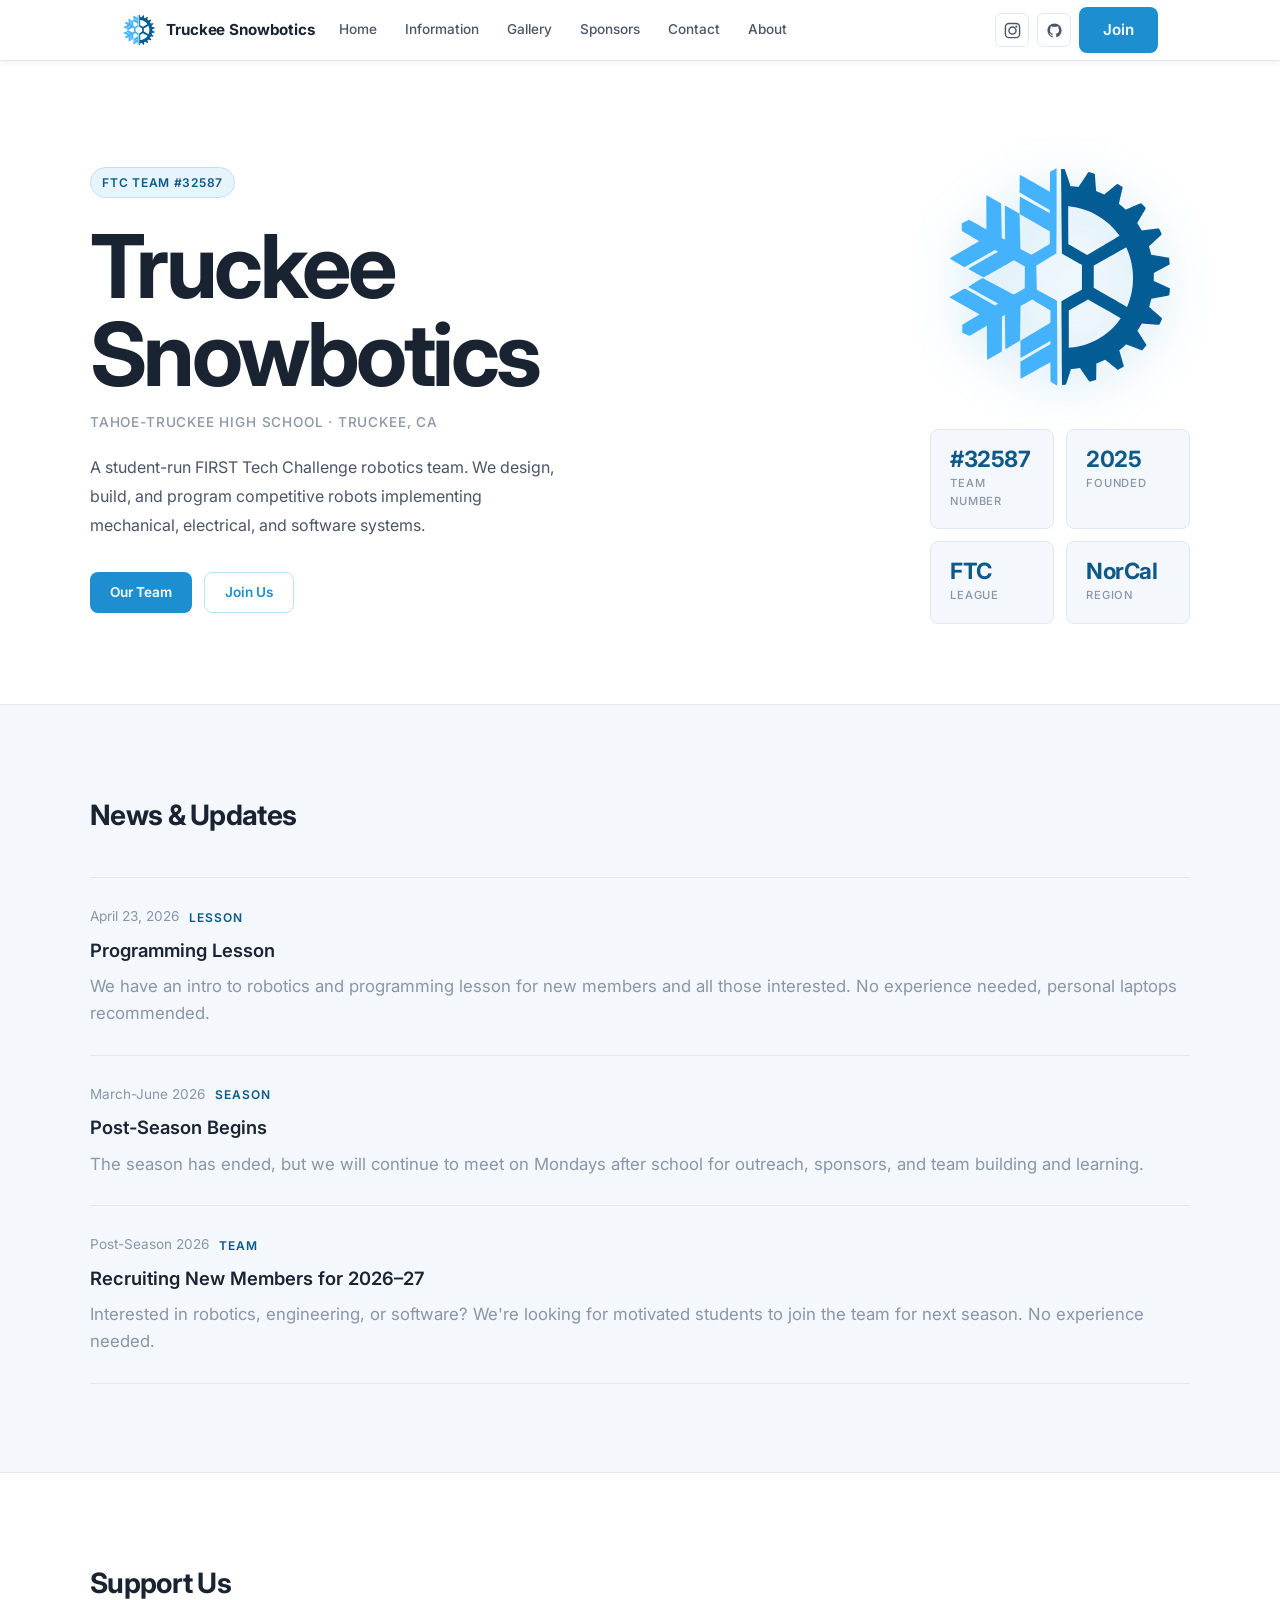
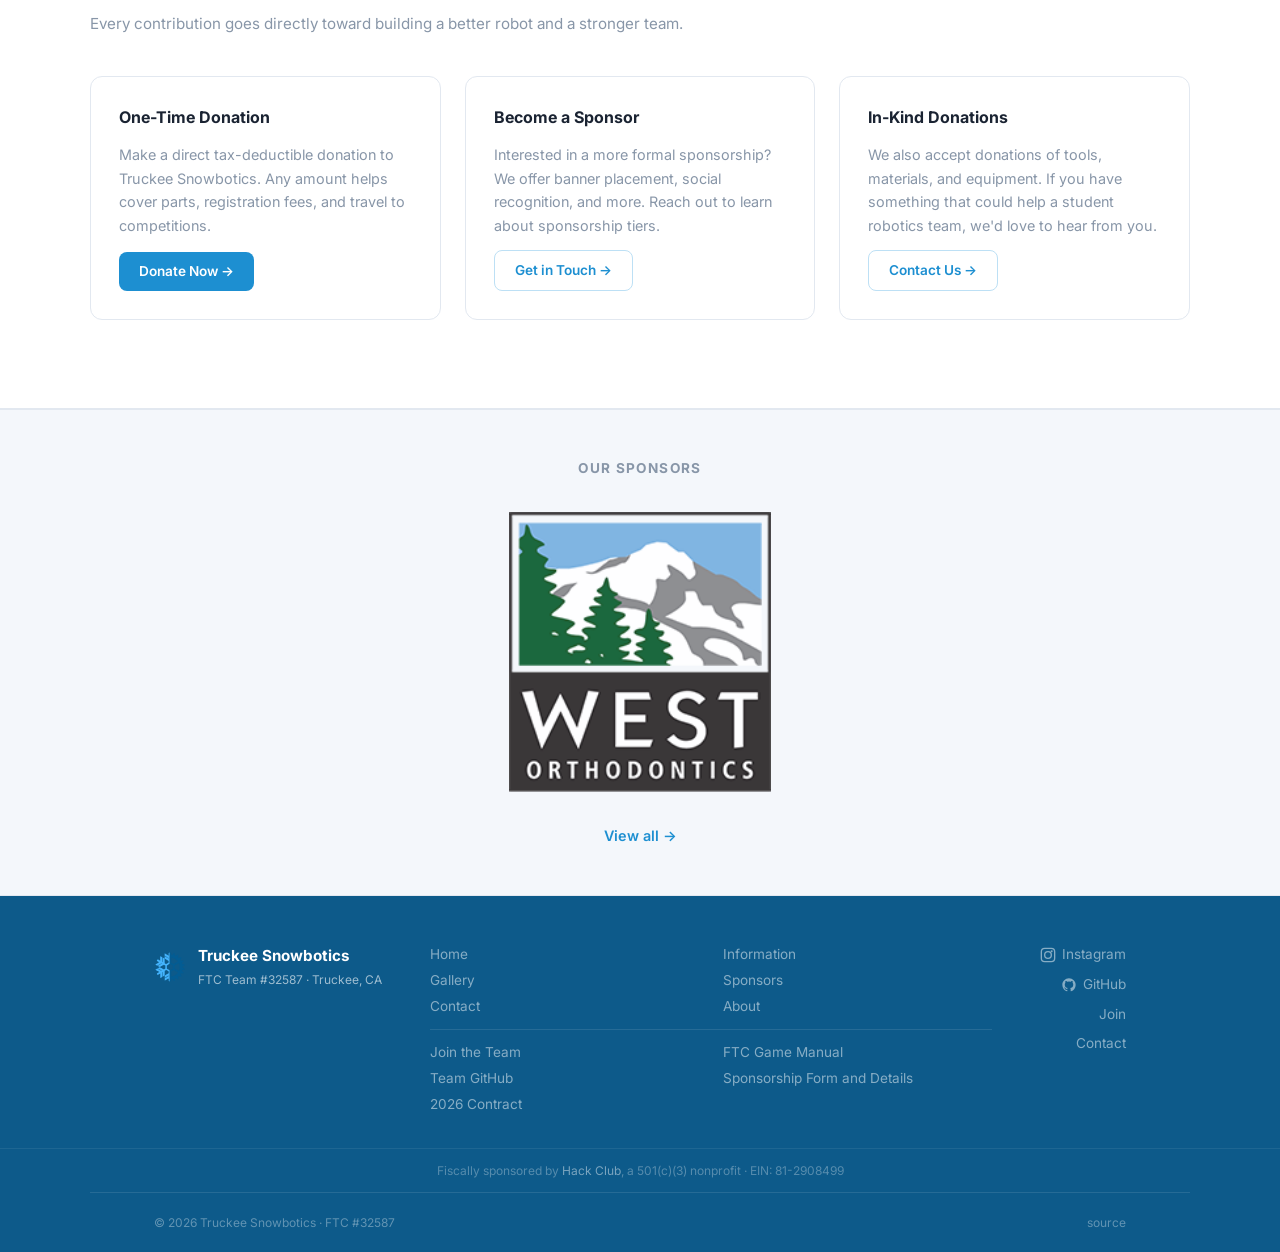
==== index.html @ 7f9dcd05 "fixed email address in contact page, realigned news items, and increased spacing in news cards" ====
<!DOCTYPE html>
<html lang="en">
<head>
  <meta charset="UTF-8" />
  <meta name="viewport" content="width=device-width, initial-scale=1.0" />
  <meta name="description" content="Truckee Snowbotics — FTC Team #32587. Student robotics team from Tahoe-Truckee High School, Truckee, CA." />
  <title>Truckee Snowbotics · FTC #32587</title>
  <link rel="icon" type="image/svg+xml" href="/images/favicon.svg" />
  <link rel="stylesheet" href="assets/css/main.css" />
</head>
<body>

  <!-- ── HEADER ─────────────────────────────── -->
  <header class="site-header" id="top">
    <div class="header-inner">

      <a href="/" class="header-brand">
        <img src="images/logo.svg" alt="" width="34" height="34" />
        <span>Truckee Snowbotics</span>
      </a>

      <nav class="nav" id="main-nav">
        <a href="/">Home</a>
        <a href="/information/">Information</a>
        <a href="/gallery/">Gallery</a>
        <a href="/sponsors/">Sponsors</a>
        <a href="/contact/">Contact</a>
        <a href="/about/">About</a>
      </nav>

      <div class="header-actions">
        <a href="https://www.instagram.com/truckeesnowbotics/" data-link-key="instagram" target="_blank" rel="noopener" class="btn-icon" aria-label="Instagram">
          <svg width="17" height="17" viewBox="0 0 24 24" fill="none" stroke="currentColor" stroke-width="2" stroke-linecap="round" stroke-linejoin="round" aria-hidden="true">
            <rect x="2" y="2" width="20" height="20" rx="5"/>
            <circle cx="12" cy="12" r="5"/>
            <circle cx="17.5" cy="6.5" r="1.5" fill="currentColor" stroke="none"/>
          </svg>
        </a>
        <a href="https://github.com/NoisyDream18/FTC-Truckee-Robotics" data-link-key="githubRepo" target="_blank" rel="noopener" class="btn-icon" aria-label="GitHub">
          <svg width="17" height="17" viewBox="0 0 24 24" fill="currentColor" aria-hidden="true">
            <path d="M12 2C6.477 2 2 6.477 2 12c0 4.42 2.865 8.166 6.839 9.489.5.092.682-.217.682-.482 0-.237-.008-.866-.013-1.7-2.782.603-3.369-1.342-3.369-1.342-.454-1.155-1.11-1.462-1.11-1.462-.908-.62.069-.608.069-.608 1.003.07 1.531 1.03 1.531 1.03.892 1.529 2.341 1.087 2.91.831.092-.646.35-1.086.636-1.336-2.22-.253-4.555-1.11-4.555-4.943 0-1.091.39-1.984 1.029-2.683-.103-.253-.446-1.27.098-2.647 0 0 .84-.269 2.75 1.025A9.578 9.578 0 0112 6.836a9.59 9.59 0 012.504.337c1.909-1.294 2.747-1.025 2.747-1.025.546 1.377.202 2.394.1 2.647.64.699 1.028 1.592 1.028 2.683 0 3.842-2.339 4.687-4.566 4.935.359.309.678.919.678 1.852 0 1.336-.012 2.415-.012 2.743 0 .267.18.578.688.48C19.138 20.163 22 16.418 22 12c0-5.523-4.477-10-10-10z"/>
          </svg>
        </a>
        <a href="https://forms.gle/21LAVqmfFErDXKMv6" data-link-key="join" class="btn-primary">Join</a>
      </div>

      <button class="hamburger" id="hamburger" aria-label="Toggle menu" aria-expanded="false">
        <span></span><span></span><span></span>
      </button>

    </div>
  </header>

  <!-- Mobile nav drawer -->
  <div class="mobile-nav" id="mobile-nav" aria-hidden="true">
    <a href="/">Home</a>
    <a href="/information/">Information</a>
    <a href="/gallery/">Gallery</a>
    <a href="/sponsors/">Sponsors</a>
    <a href="/contact/">Contact</a>
    <a href="/about/">About</a>
    <div class="mobile-nav-actions">
      <a href="https://www.instagram.com/truckeesnowbotics/" data-link-key="instagram" target="_blank" rel="noopener">Instagram</a>
      <a href="https://github.com/NoisyDream18" data-link-key="github" target="_blank" rel="noopener">GitHub</a>
      <a href="https://forms.gle/21LAVqmfFErDXKMv6" data-link-key="join">Join</a>
    </div>
  </div>

  <main>

    <!-- ── INTRO ──────────────────────────────── -->
    <section class="hero" id="about">
      <div class="hero-inner">

        <div class="hero-text">
          <div class="hero-badge">
            FTC Team #32587
          </div>
          <h1 class="hero-title">Truckee<br>Snowbotics</h1>
          <p class="hero-location">Tahoe-Truckee High School · Truckee, CA</p>
          <p class="hero-body">
            A student-run FIRST Tech Challenge robotics team. We design, build, and program
            competitive robots implementing mechanical, electrical, and software systems.
          </p>
          <div class="hero-cta">
            <a href="/about/" class="btn-primary">Our Team</a>
            <a href="https://forms.gle/21LAVqmfFErDXKMv6" data-link-key="join" class="btn-outline">Join Us</a>
          </div>
        </div>

        <div class="hero-visual">
          <img src="images/logo.svg" alt="Truckee Snowbotics logo" class="hero-logo-img" />
          <div class="hero-stats">
            <div class="hstat">
              <span class="hstat-val">#32587</span>
              <span class="hstat-key">Team Number</span>
            </div>
            <div class="hstat">
              <span class="hstat-val">2025</span>
              <span class="hstat-key">Founded</span>
            </div>
            <div class="hstat">
              <span class="hstat-val">FTC</span>
              <span class="hstat-key">League</span>
            </div>
            <div class="hstat">
              <span class="hstat-val">NorCal</span>
              <span class="hstat-key">Region</span>
            </div>
          </div>
        </div>

      </div>
    </section>

    <!-- ── NEWS ─────────────────────────────── -->
    <section class="section section--alt" id="news">
      <div class="section-inner">
        <div class="section-header">
          <h2>News & Updates</h2>
        </div>
        <div class="news-grid" id="news-grid">
        </div>
      </div>
    </section>

    <!-- ── DONATE ────────────────────────────── -->
    <section class="section" id="donate">
      <div class="section-inner">
        <div class="section-header">
          <h2>Support Us</h2>
          <p>Every contribution goes directly toward building a better robot and a stronger team.</p>
        </div>
        <div class="donate-grid">
          <div class="donate-card">
            <span class="donate-card-title">One-Time Donation</span>
            <p class="donate-card-body">Make a direct tax-deductible donation to Truckee Snowbotics. Any amount helps cover parts, registration fees, and travel to competitions.</p>
            <a href="https://hcb.hackclub.com/donations/start/truckee-snowbotics" class="btn-primary" target="_blank" rel="noopener">Donate Now →</a>
          </div>
          <div class="donate-card">
            <span class="donate-card-title">Become a Sponsor</span>
            <p class="donate-card-body">Interested in a more formal sponsorship? We offer banner placement, social recognition, and more. Reach out to learn about sponsorship tiers.</p>
            <a href="/contact/" class="btn-outline">Get in Touch →</a>
          </div>
          <div class="donate-card">
            <span class="donate-card-title">In-Kind Donations</span>
            <p class="donate-card-body">We also accept donations of tools, materials, and equipment. If you have something that could help a student robotics team, we'd love to hear from you.</p>
            <a href="/contact/" class="btn-outline">Contact Us →</a>
          </div>
        </div>
      </div>
    </section>

  </main>

  <!-- ── SPONSOR BAR ───────────────────────────── -->
  <div class="sponsor-bar">
    <span class="sponsor-bar-label">Our Sponsors</span>
    <div class="sponsor-bar-logos" id="sponsor-bar-logos"></div>
    <a href="/sponsors/" class="sponsor-bar-link">View all →</a>
  </div>

  <!-- ── FOOTER ────────────────────────────────── -->
  <footer class="site-footer">
    <div class="footer-inner">

      <div class="footer-brand">
        <img src="images/logo.svg" alt="" width="32" height="32" />
        <div>
          <span class="footer-name">Truckee Snowbotics</span>
          <span class="footer-sub">FTC Team #32587 · Truckee, CA</span>
      </div>

      </div>

      <nav class="footer-nav">
        <a href="/">Home</a>
        <a href="/information/">Information</a>
        <a href="/gallery/">Gallery</a>
        <a href="/sponsors/">Sponsors</a>
        <a href="/contact/">Contact</a>
        <a href="/about/">About</a>
      </nav>

      <div class="footer-actions">
        <a href="https://www.instagram.com/truckeesnowbotics/" target="_blank" rel="noopener">
          <svg width="16" height="16" viewBox="0 0 24 24" fill="none" stroke="currentColor" stroke-width="2" stroke-linecap="round" stroke-linejoin="round" aria-hidden="true">
            <rect x="2" y="2" width="20" height="20" rx="5"/>
            <circle cx="12" cy="12" r="5"/>
            <circle cx="17.5" cy="6.5" r="1.5" fill="currentColor" stroke="none"/>
          </svg>
          Instagram
        </a>
        <a href="https://github.com/NoisyDream18" target="_blank" rel="noopener">
          <svg width="16" height="16" viewBox="0 0 24 24" fill="currentColor" aria-hidden="true">
            <path d="M12 2C6.477 2 2 6.477 2 12c0 4.42 2.865 8.166 6.839 9.489.5.092.682-.217.682-.482 0-.237-.008-.866-.013-1.7-2.782.603-3.369-1.342-3.369-1.342-.454-1.155-1.11-1.462-1.11-1.462-.908-.62.069-.608.069-.608 1.003.07 1.531 1.03 1.531 1.03.892 1.529 2.341 1.087 2.91.831.092-.646.35-1.086.636-1.336-2.22-.253-4.555-1.11-4.555-4.943 0-1.091.39-1.984 1.029-2.683-.103-.253-.446-1.27.098-2.647 0 0 .84-.269 2.75 1.025A9.578 9.578 0 0112 6.836a9.59 9.59 0 012.504.337c1.909-1.294 2.747-1.025 2.747-1.025.546 1.377.202 2.394.1 2.647.64.699 1.028 1.592 1.028 2.683 0 3.842-2.339 4.687-4.566 4.935.359.309.678.919.678 1.852 0 1.336-.012 2.415-.012 2.743 0 .267.18.578.688.48C19.138 20.163 22 16.418 22 12c0-5.523-4.477-10-10-10z"/>
          </svg>
          GitHub
        </a>
        <a href="https://forms.gle/21LAVqmfFErDXKMv6">Join</a>
        <a href="/contact/">Contact</a>
      </div>

    </div>
    <div class="footer-fiscal">Fiscally sponsored by <a href="https://hackclub.com/hcb/" target="_blank" rel="noopener">Hack Club</a>, a 501(c)(3) nonprofit &middot; EIN: 81-2908499</div>
    <div class="footer-bottom">
      <span>© 2026 Truckee Snowbotics · FTC #32587</span>
      <a href="https://github.com/NoisyDream18/NoisyDream18.github.io" target="_blank" rel="noopener">source</a>
    </div>
  </footer>

  <script src="assets/js/main.js"></script>
</body>
</html>
---- assets/css/main.css ----
/* main.css — Truckee Snowbotics */

@import url('https://fonts.googleapis.com/css2?family=Inter:wght@300;400;500;600;700&display=swap');

/* ── Tokens ─────────────────────────────────── */
:root {
  --bg:          #ffffff;
  --bg-alt:      #f4f7fb;
  --bg-card:     #ffffff;

  --text:        #1a2332;
  --text-mid:    #4a5568;
  --text-dim:    #8896a8;

  --blue:        #1d8fd1;
  --blue-dark:   #0d5a8a;
  --blue-light:  #e8f4fc;
  --blue-border: #bde0f5;

  --border:      #e2e8f0;
  --border-h:    #c8d6e8;

  --font:        'Inter', system-ui, sans-serif;
  --ease:        cubic-bezier(0.22, 1, 0.36, 1);
  --max:         1100px;
  --max-narrow:  680px;
  --r:           8px;
}

/* ── Reset ──────────────────────────────────── */
*, *::before, *::after { box-sizing: border-box; margin: 0; padding: 0; }
html { scroll-behavior: smooth; -webkit-font-smoothing: antialiased; text-rendering: optimizeLegibility; }
body { background: var(--bg); color: var(--text); font-family: var(--font); font-size: 16px; line-height: 1.6; overflow-x: hidden; }
a { color: inherit; text-decoration: none; }
img, svg { display: block; }
ul { list-style: none; }
::selection { background: var(--blue); color: #fff; }
::-webkit-scrollbar { width: 4px; }
::-webkit-scrollbar-track { background: var(--bg); }
::-webkit-scrollbar-thumb { background: var(--border-h); border-radius: 2px; }

/* ── Buttons ─────────────────────────────────── */
.btn-primary {
  display: inline-flex; align-items: center;
  background: var(--blue); color: #fff;
  font-size: .85rem; font-weight: 600;
  padding: .55rem 1.25rem; border-radius: var(--r);
  transition: background .15s, transform .15s var(--ease), box-shadow .15s;
  white-space: nowrap;
}
.btn-primary:hover {
  background: var(--blue-dark);
  transform: translateY(-1px);
  box-shadow: 0 4px 16px rgba(13,90,138,.25);
}
.btn-outline {
  display: inline-flex; align-items: center;
  background: transparent; color: var(--blue);
  font-size: .85rem; font-weight: 600;
  padding: .55rem 1.25rem; border-radius: var(--r);
  border: 1.5px solid var(--blue-border);
  transition: border-color .15s, background .15s, color .15s;
  white-space: nowrap;
}
.btn-outline:hover { border-color: var(--blue); background: var(--blue-light); }
.btn-icon {
  display: inline-flex; align-items: center; justify-content: center;
  width: 34px; height: 34px; border-radius: 6px;
  color: var(--text-mid); border: 1.5px solid var(--border);
  transition: color .15s, border-color .15s, background .15s;
}
.btn-icon:hover { color: var(--blue); border-color: var(--blue-border); background: var(--blue-light); }

/* ── Header ─────────────────────────────────── */
.site-header {
  position: sticky; top: 0; z-index: 200;
  background: rgba(255,255,255,.95);
  backdrop-filter: blur(12px);
  border-bottom: 1px solid var(--border);
  box-shadow: 0 1px 8px rgba(0,0,0,.06);
}
.header-inner {
  max-width: var(--max); margin: 0 auto;
  padding: 0 2rem;
  height: 60px;
  display: flex; align-items: center; gap: 1.5rem;
}
.header-brand {
  display: flex; align-items: center; gap: .65rem;
  font-size: .95rem; font-weight: 700; color: var(--text);
  letter-spacing: -.01em; flex-shrink: 0;
  transition: color .15s;
}
.header-brand:hover { color: var(--blue); }
.header-brand img { flex-shrink: 0; }

.nav { display: flex; gap: 1.75rem; margin-right: auto; }
.nav a {
  font-size: .85rem; font-weight: 500; color: var(--text-mid);
  transition: color .15s; white-space: nowrap;
}
.nav a:hover, .nav a.active { color: var(--blue); }

.header-actions { display: flex; align-items: center; gap: .5rem; }
.header-actions .btn-primary { font-size: .95rem; padding: .65rem 1.5rem; }

.hamburger {
  display: none; flex-direction: column; justify-content: center;
  gap: 5px; width: 44px; height: 44px;
  background: none; border: 1.5px solid var(--border);
  border-radius: 8px; cursor: pointer; padding: 10px;
}
.hamburger span {
  display: block; height: 2px; background: var(--text-mid);
  border-radius: 1px; transition: transform .2s, opacity .2s;
}
.hamburger.open span:nth-child(1) { transform: rotate(45deg) translate(5px, 5px); }
.hamburger.open span:nth-child(2) { opacity: 0; }
.hamburger.open span:nth-child(3) { transform: rotate(-45deg) translate(5px, -5px); }

/* ── Mobile nav ─────────────────────────────── */
.mobile-nav {
  display: none;
  position: fixed; top: 60px; left: 0; right: 0; z-index: 190;
  background: #fff;
  border-bottom: 1px solid var(--border);
  box-shadow: 0 8px 24px rgba(0,0,0,.1);
  padding: 1.25rem 2rem;
  flex-direction: column; gap: .25rem;
}
.mobile-nav.open { display: flex; }
.mobile-nav a {
  font-size: .95rem; font-weight: 500; color: var(--text-mid);
  padding: .6rem 0;
  border-bottom: 1px solid var(--border);
  transition: color .15s;
}
.mobile-nav a:last-of-type { border-bottom: none; }
.mobile-nav a:hover { color: var(--blue); }
.mobile-nav-actions {
  display: flex; flex-wrap: wrap; gap: .5rem;
  padding-top: 1rem;
}
.mobile-nav-actions a {
  border: none;
  font-size: .85rem; color: var(--text-dim); padding: 0;
  transition: color .15s;
}
.mobile-nav-actions .btn-primary { color: #fff; border: none; padding: .5rem 1rem; }

@media (max-width: 820px) {
  .nav { display: none; }
  .header-actions .btn-outline { display: none; }
  .hamburger { display: flex; }
}
@media (max-width: 500px) {
  .header-actions .btn-primary { display: none; }
  .header-actions .btn-icon { display: none; }
  .header-actions { gap: .35rem; }
}

/* ── Hero ────────────────────────────────────── */
.hero {
  border-bottom: 1px solid var(--border);
  padding: 6rem 2rem 5rem;
}
.hero-inner {
  max-width: var(--max); margin: 0 auto;
  display: grid; grid-template-columns: 1fr auto;
  gap: 5rem; align-items: center;
}
@media (max-width: 900px) {
  .hero-inner { grid-template-columns: 1fr; gap: 3rem; }
  .hero-visual { display: flex; gap: 2rem; align-items: center; }
  .hero-logo-img { width: 120px; height: 120px; }
}
@media (max-width: 560px) {
  .hero-visual { flex-direction: column; align-items: flex-start; gap: 1.5rem; }
  .hero { padding: 4rem 1.5rem 3.5rem; }
}

.hero-badge {
  display: inline-flex; align-items: center; gap: .45rem;
  background: var(--blue-light); color: var(--blue-dark);
  font-size: .75rem; font-weight: 600; letter-spacing: .06em;
  text-transform: uppercase; padding: .3rem .7rem;
  border-radius: 100px; border: 1px solid var(--blue-border);
  margin-bottom: 1.5rem;
  opacity: 0; animation: fade-up .5s var(--ease) .05s forwards;
}
.badge-dot {
  width: 6px; height: 6px; border-radius: 50%;
  background: var(--blue);
  box-shadow: 0 0 0 2px rgba(29,143,209,.25);
  animation: pulse 2.5s ease-in-out infinite;
}
@keyframes pulse { 0%,100%{opacity:1}50%{opacity:.4} }

.hero-title {
  font-size: clamp(3rem, 7vw, 5.5rem);
  font-weight: 700; line-height: 1.0;
  color: var(--text); letter-spacing: -.04em;
  margin-bottom: .85rem;
  opacity: 0; animation: fade-up .6s var(--ease) .15s forwards;
}
.hero-location {
  font-size: .85rem; font-weight: 500; color: var(--text-dim);
  text-transform: uppercase; letter-spacing: .06em;
  margin-bottom: 1.25rem;
  opacity: 0; animation: fade-up .6s var(--ease) .22s forwards;
}
.hero-body {
  font-size: 1rem; color: var(--text-mid); line-height: 1.8;
  max-width: 48ch; margin-bottom: 2rem;
  opacity: 0; animation: fade-up .6s var(--ease) .3s forwards;
}
.hero-cta {
  display: flex; gap: .75rem; flex-wrap: wrap;
  opacity: 0; animation: fade-up .6s var(--ease) .38s forwards;
}

.hero-visual {
  opacity: 0; animation: fade-up .7s var(--ease) .25s forwards;
  display: flex; flex-direction: column; align-items: center;
}
.hero-logo-img {
  width: 240px; height: 240px;
  margin-bottom: 2rem;
  filter: drop-shadow(0 8px 24px rgba(29,143,209,.2));
}
@media (max-width: 900px) { .hero-logo-img { margin-bottom: 0; width: 120px; height: 120px; } }

.hero-stats {
  display: grid; grid-template-columns: 1fr 1fr;
  gap: .75rem; width: 260px;
}
@media (max-width: 900px) { .hero-stats { width: auto; flex: 1; } }

.hstat {
  background: var(--bg-alt); border: 1px solid var(--border);
  border-radius: var(--r); padding: 1.1rem 1.2rem;
  display: flex; flex-direction: column; gap: .3rem;
}
.hstat-val {
  font-size: 1.4rem; font-weight: 700; color: var(--blue-dark);
  letter-spacing: -.02em; line-height: 1;
}
.hstat-key {
  font-size: .7rem; font-weight: 500; color: var(--text-dim);
  text-transform: uppercase; letter-spacing: .07em;
}

/* ── Sections ────────────────────────────────── */
.section { padding: 5.5rem 2rem; border-bottom: 1px solid var(--border); }
.section--alt { background: var(--bg-alt); }
.section-inner { max-width: var(--max); margin: 0 auto; }
.section-inner--narrow { max-width: var(--max-narrow); }

.section-header { margin-bottom: 2.5rem; }
.section-header h2 {
  font-size: 1.75rem; font-weight: 700;
  color: var(--text); letter-spacing: -.025em;
  margin-bottom: .4rem;
}
.section-header p { font-size: .95rem; color: var(--text-dim); }
.about-body { max-width: 680px; line-height: 1.8; font-size: 1.05rem; color: var(--text); }
.about-split { display: flex; align-items: center; gap: 3rem; }
.about-split__text { flex: 1; min-width: 0; }
.about-split__img { flex: 0 0 340px; }
.about-split__img img { width: 100%; height: 280px; object-fit: cover; border-radius: 12px; display: block; }
@media (max-width: 700px) {
  .about-split { flex-direction: column; }
  .about-split__img { flex: none; width: 100%; }
}

@media (max-width: 600px) { .section { padding: 4rem 1.5rem; } }

/* ── Team ────────────────────────────────────── */
.team-grid {
  display: grid;
  grid-template-columns: repeat(auto-fit, minmax(300px, 1fr));
  gap: 1.4rem;
}

.member-card {
  background: var(--bg-card); border: 1px solid var(--border);
  border-radius: var(--r); padding: 1.75rem;
  display: flex; align-items: center; gap: 1.2rem;
  transition: border-color .2s, box-shadow .2s, transform .2s var(--ease);
  min-height: 110px;
}
.member-card:hover {
  border-color: var(--blue-border);
  box-shadow: 0 4px 16px rgba(29,143,209,.1);
  transform: translateY(-2px);
}
.member-card--empty { opacity: .55; }
.member-card--empty:hover { opacity: 1; border-color: var(--blue-border); }

.member-avatar {
  width: 56px; height: 56px; border-radius: 50%; flex-shrink: 0;
  background: linear-gradient(135deg, var(--blue) 0%, var(--blue-dark) 100%);
  color: #fff; font-size: 1rem; font-weight: 700;
  display: flex; align-items: center; justify-content: center;
  overflow: hidden;
}
.member-avatar img {
  width: 100%; height: 100%; object-fit: cover;
}
.member-avatar--empty { background: var(--border); color: var(--text-dim); }

.member-info { display: flex; flex-direction: column; gap: .25rem; min-width: 0; }
.member-name { font-size: 1rem; font-weight: 600; color: var(--text); white-space: nowrap; overflow: hidden; text-overflow: ellipsis; }
.member-role { font-size: .85rem; color: var(--text-dim); }

/* ── Gallery ─────────────────────────────────── */
.gallery-grid {
  display: grid; grid-template-columns: repeat(3, 1fr);
  gap: 1rem;
}
@media (max-width: 700px) { .gallery-track { gap: .75rem; grid-template-rows: repeat(3, 200px); grid-auto-columns: 280px; } }
@media (max-width: 440px) { .gallery-track { gap: .5rem; grid-template-rows: repeat(3, 160px); grid-auto-columns: 220px; } }

.section-header--with-action {
  display: flex;
  justify-content: space-between;
  gap: 1rem;
  align-items: flex-start;
}

.gallery-wrapper {
  overflow-x: auto;
  overflow-y: hidden;
  -webkit-overflow-scrolling: touch;
}
.gallery-track {
  display: grid;
  grid-template-rows: repeat(3, 260px);
  grid-auto-flow: column;
  grid-auto-columns: 360px;
  gap: 1rem;
  scroll-behavior: smooth;
}
.gallery-item {
  width: 100%;
  background: var(--bg-alt);
  border: 1px solid var(--border);
  border-radius: var(--r);
  display: grid;
  grid-template-rows: minmax(0, 1fr) auto;
  overflow: hidden;
  transition: border-color .2s;
  scroll-snap-align: start;
}
.gallery-item:hover { border-color: var(--blue-border); }
.gallery-image {
  width: 100%;
  height: 100%;
  overflow: hidden;
}
.gallery-item span { font-size: .8rem; color: var(--text-dim); padding: 1rem; text-align: center; }
.gallery-item img {
  width: 100%;
  height: 100%;
  object-fit: cover;
  display: block;
}

.gallery-wrapper {
  scroll-snap-type: x mandatory;
}

.gallery-wrapper::-webkit-scrollbar {
  height: 10px;
}
.gallery-wrapper::-webkit-scrollbar-thumb {
  background: rgba(128, 138, 150, .35);
  border-radius: 999px;
}
.gallery-wrapper::-webkit-scrollbar-track {
  background: transparent;
}

.gallery-modal {
  position: fixed;
  inset: 0;
  display: grid;
  place-items: center;
  z-index: 1000;
}
.gallery-modal.hidden { display: none; }
.gallery-modal-backdrop {
  position: absolute;
  inset: 0;
  background: rgba(0,0,0,.85);
}
.gallery-modal-panel {
  position: fixed;
  inset: 0;
  display: flex;
  flex-direction: column;
  justify-content: center;
  align-items: center;
  gap: 1rem;
  padding: 1.5rem 1rem;
  background: transparent;
  border: none;
  border-radius: 0;
  box-shadow: none;
  overflow: visible;
  z-index: 1001;
}

.gallery-modal-copy {
  max-width: min(90vw, 640px);
  padding: 0 1rem;
  text-align: center;
}
.gallery-modal-caption {
  color: var(--text-dim);
  font-size: 1rem;
  line-height: 1.5;
}
.gallery-modal-close {
  position: fixed;
  right: 1rem;
  top: 1rem;
  width: 42px;
  height: 42px;
  border: none;
  border-radius: 50%;
  background: rgba(255,255,255,.95);
  color: var(--text);
  font-size: 1.5rem;
  line-height: 1;
  cursor: pointer;
  z-index: 1002;
}
.gallery-modal-image {
  max-width: min(90vw, 1200px);
  max-height: calc(100vh - 10rem);
  width: 100%;
  overflow: auto;
  display: flex;
  justify-content: center;
  align-items: center;
  background: rgba(0,0,0,.05);
  border-radius: var(--r);
}
.gallery-modal-image img {
  display: block;
  width: auto;
  height: auto;
  max-width: 100%;
  max-height: 100%;
  object-fit: contain;
}
.gallery-modal-title {
  margin: 0 0 .5rem;
  font-size: 1.25rem;
  color: var(--text);
}
.gallery-modal-description {
  margin: 0;
  color: var(--text-dim);
  line-height: 1.75;
}

/* ── Sponsors ────────────────────────────────── */
.nonprofit-banner {
  display: flex; align-items: center; flex-wrap: wrap; gap: .75rem 1.5rem;
  padding: .85rem 2rem;
  background: color-mix(in srgb, var(--blue) 12%, transparent);
  border-bottom: 1px solid color-mix(in srgb, var(--blue) 30%, transparent);
  font-size: .875rem; color: var(--text-dim);
}
.nonprofit-banner-badge {
  font-size: .72rem; font-weight: 700; letter-spacing: .06em;
  text-transform: uppercase; color: var(--blue);
  background: color-mix(in srgb, var(--blue) 15%, transparent);
  border: 1px solid color-mix(in srgb, var(--blue) 35%, transparent);
  padding: .2rem .55rem; border-radius: 4px; white-space: nowrap; flex-shrink: 0;
}
.nonprofit-banner a { color: var(--blue); font-weight: 600; white-space: nowrap; }

/* ── Donate ──────────────────────────────────── */
/* ── News ────────────────────────────────────── */
.section--dark {
  background: linear-gradient(135deg, #1d6fa8 0%, #1d8fd1 60%, #3aa8e8 100%);
  border-color: transparent;
}
.section--dark .section-header h2 { color: #fff; }
.section--dark .section-header p { color: rgba(255,255,255,.65); }

.news-grid {
  display: flex; flex-direction: column;
}

.news-card {
  display: flex; flex-direction: column; gap: .6rem;
  padding: 1.75rem 0;
  border-bottom: 1px solid var(--border);
}
.news-card:first-child { border-top: 1px solid var(--border); }
.news-card-meta {
  display: flex; align-items: center; gap: .65rem;
}
.news-card-date {
  font-size: .85rem; color: var(--text-dim);
  white-space: nowrap;
}
.news-card-tag {
  font-size: .75rem; font-weight: 600; letter-spacing: .08em;
  text-transform: uppercase; color: var(--blue-dark);
}
.news-card-title {
  font-size: 1.15rem; font-weight: 600; color: var(--heading);
  line-height: 1.4; margin: 0;
}
.news-card-text {
  font-size: 1.05rem; color: var(--text-dim); line-height: 1.6; margin: 0;
}

.donate-grid {
  display: grid; grid-template-columns: repeat(auto-fill, minmax(260px, 1fr));
  gap: 1.5rem;
}
.donate-card {
  display: flex; flex-direction: column; gap: .75rem;
  padding: 1.75rem; border-radius: 12px;
  background: var(--surface); border: 1px solid var(--border);
}
.donate-card-title { font-size: 1rem; font-weight: 700; color: var(--heading); }
.donate-card-body { font-size: .9rem; color: var(--text-dim); line-height: 1.65; flex: 1; }
.donate-card .btn-primary, .donate-card .btn-outline { align-self: flex-start; margin-top: auto; }

.sponsor-grid {
  display: grid;
  grid-template-columns: repeat(auto-fill, minmax(280px, 1fr));
  gap: 1.25rem;
}

.sponsor-item {
  background: var(--bg-card); border: 1px solid var(--border);
  border-radius: var(--r);
  overflow: hidden;
  display: block;
  transition: border-color .2s, box-shadow .2s;
  text-decoration: none;
}
a.sponsor-item:hover { border-color: var(--blue-border); box-shadow: 0 4px 16px rgba(29,143,209,.1); }
.sponsor-item img {
  width: 100%;
  height: auto;
  display: block;
  object-fit: contain;
}
.sponsor-item--cta {
  display: flex; flex-direction: column; gap: .75rem; text-align: center;
  border-style: dashed; border-color: var(--blue-border);
  background: var(--blue-light);
  padding: 2rem;
  margin-top: 1.25rem;
  grid-column: 1 / -1;
}
.sponsor-item--cta p {
  font-size: 1rem; font-weight: 600; color: var(--blue-dark);
}
.sponsor-item--cta span {
  font-size: .85rem; color: var(--text-mid); line-height: 1.6;
}

/* ── Information page ────────────────────────── */
.info-grid {
  display: grid;
  grid-template-columns: repeat(auto-fill, minmax(260px, 1fr));
  gap: 1.25rem;
}
.info-card {
  background: var(--bg-card);
  border: 1px solid var(--border);
  border-radius: var(--r);
  padding: 1.5rem 1.75rem;
  display: flex;
  flex-direction: column;
  gap: .5rem;
}
.info-card-title {
  font-size: 1rem;
  font-weight: 700;
  color: var(--text);
}
.info-card-body {
  font-size: .9rem;
  color: var(--text-mid);
  line-height: 1.6;
}

/* ── Links & Forms ───────────────────────────── */
.links-grid {
  display: grid;
  grid-template-columns: repeat(auto-fill, minmax(240px, 1fr));
  gap: 1rem;
}
.link-card {
  background: var(--bg-card);
  border: 1px solid var(--border);
  border-radius: var(--r);
  padding: 1.25rem 1.5rem;
  display: flex;
  flex-direction: column;
  gap: .4rem;
  text-decoration: none;
  transition: border-color .15s, box-shadow .15s;
}
.link-card:hover {
  border-color: var(--blue-border);
  box-shadow: 0 4px 14px rgba(29,143,209,.1);
}
.link-card-label {
  font-size: .92rem;
  font-weight: 700;
  color: var(--blue);
  display: flex;
  align-items: center;
  gap: .4rem;
}
.link-card-label::after {
  content: '↗';
  font-size: .8rem;
  opacity: .7;
}
.link-card-desc {
  font-size: .85rem;
  color: var(--text-mid);
  line-height: 1.5;
}
.link-card-category {
  font-size: .72rem;
  font-weight: 600;
  letter-spacing: .06em;
  text-transform: uppercase;
  color: var(--text-dim);
  margin-top: .25rem;
}

/* ── Contact ─────────────────────────────────── */
.contact-placeholder {
  background: var(--bg-alt); border: 1px solid var(--border);
  border-radius: var(--r); padding: 3rem;
  text-align: center;
}
.contact-placeholder p { font-size: .95rem; color: var(--text-dim); }
.contact-form {
  display: grid; gap: 1rem;
  max-width: 520px; margin: 0 auto;
  text-align: left;
}
.contact-form label {
  display: grid; gap: .5rem;
  font-size: .95rem; color: var(--text);
}
.contact-form input,
.contact-form textarea {
  width: 100%; border: 1px solid var(--border);
  border-radius: var(--r); background: var(--bg);
  color: var(--text); padding: .85rem 1rem;
  font: inherit;
}
.contact-form button {
  border: none; outline: none;
}
.contact-form button:focus {
  box-shadow: none;
}
.form-error {
  display: block; margin-top: 1rem;
  color: #bf2912; font-size: .95rem;
}
.contact-form input:focus,
.contact-form textarea:focus {
  outline: 2px solid var(--blue); border-color: transparent;
}
.contact-form textarea { min-height: 140px; resize: vertical; }
.contact-form button { align-self: flex-start; }
.contact-send-btn { width: auto; padding: 1rem 2rem; }
.contact-actions {
  display: flex; flex-wrap: wrap; justify-content: center;
  gap: .75rem; margin-top: 1.5rem;
}

/* ── Sponsor bar ─────────────────────────────── */
.sponsor-bar {
  border-top: 1px solid var(--border);
  border-bottom: 1px solid var(--border);
  background: var(--bg-alt);
  padding: 3rem;
  display: flex;
  flex-direction: column;
  align-items: center;
  gap: 2rem;
  overflow-x: auto;
  -webkit-overflow-scrolling: touch;
}
.sponsor-bar-label {
  font-size: .85rem;
  font-weight: 700;
  letter-spacing: .1em;
  text-transform: uppercase;
  color: var(--text-dim);
  white-space: nowrap;
}
.sponsor-bar-logos {
  display: flex;
  align-items: center;
  justify-content: center;
  gap: 4rem;
  flex-wrap: wrap;
}
.sponsor-bar-logo {
  display: flex;
  align-items: center;
  text-decoration: none;
  transition: filter .15s;
  flex-shrink: 0;
}
.sponsor-bar-logo:hover { filter: grayscale(1) opacity(.5); }
.sponsor-bar-logo img {
  height: 280px;
  width: auto;
  display: block;
  object-fit: contain;
}
.sponsor-bar-link {
  font-size: .9rem;
  font-weight: 600;
  color: var(--blue);
  white-space: nowrap;
  flex-shrink: 0;
  transition: color .15s;
}
.sponsor-bar-link:hover { color: var(--blue-dark); }

/* ── Footer ──────────────────────────────────── */
.site-footer {
  background: var(--blue-dark); color: rgba(255,255,255,.6);
}
.footer-inner {
  max-width: var(--max); margin: 0 auto;
  padding: 3rem 4rem 2rem;
  display: grid; grid-template-columns: auto 1fr auto;
  gap: 3rem; align-items: start;
}
@media (max-width: 820px) {
  .footer-inner { grid-template-columns: 1fr; gap: 2rem; }
}

.footer-brand { display: flex; align-items: center; gap: .75rem; }
.footer-brand img { flex-shrink: 0; }
.footer-name { display: block; font-size: .95rem; font-weight: 700; color: #fff; }
.footer-sub { display: block; font-size: .75rem; margin-top: .1rem; }

.footer-nav {
  display: grid; grid-template-columns: 1fr 1fr;
  gap: .25rem 1.5rem;
  align-content: flex-start;
}
.footer-nav a {
  font-size: .85rem; color: rgba(255,255,255,.5);
  transition: color .15s;
}
.footer-nav a:hover { color: #fff; }
.footer-nav-sep {
  grid-column: 1 / -1; height: 1px;
  background: rgba(255,255,255,.1);
  margin: .5rem 0;
}

.footer-actions {
  display: flex; flex-direction: column; gap: .5rem; align-items: flex-end;
}
@media (max-width: 820px) { .footer-actions { align-items: flex-start; } }
.footer-actions a {
  display: flex; align-items: center; gap: .4rem;
  font-size: .85rem; color: rgba(255,255,255,.5);
  transition: color .15s;
}
.footer-actions a:hover { color: #fff; }

.footer-fiscal {
  text-align: center; padding: .75rem 2rem;
  font-size: .75rem; color: rgba(255,255,255,.3);
  border-top: 1px solid rgba(255,255,255,.07);
}
.footer-fiscal a { color: rgba(255,255,255,.45); transition: color .15s; }
.footer-fiscal a:hover { color: #fff; }

.footer-bottom {
  max-width: var(--max); margin: 0 auto;
  padding: 1.25rem 4rem;
  border-top: 1px solid rgba(255,255,255,.1);
  display: flex; justify-content: space-between;
  font-size: .75rem; color: rgba(255,255,255,.35);
}
.footer-bottom a { transition: color .15s; }
.footer-bottom a:hover { color: rgba(255,255,255,.7); }

/* ── Scroll reveal ───────────────────────────── */
.reveal {
  opacity: 0; transform: translateY(20px);
  transition: opacity .55s var(--ease), transform .55s var(--ease);
}
.reveal.visible { opacity: 1; transform: none; }

/* ── Keyframes ───────────────────────────────── */
@keyframes fade-up {
  from { opacity: 0; transform: translateY(14px); }
  to   { opacity: 1; transform: none; }
}
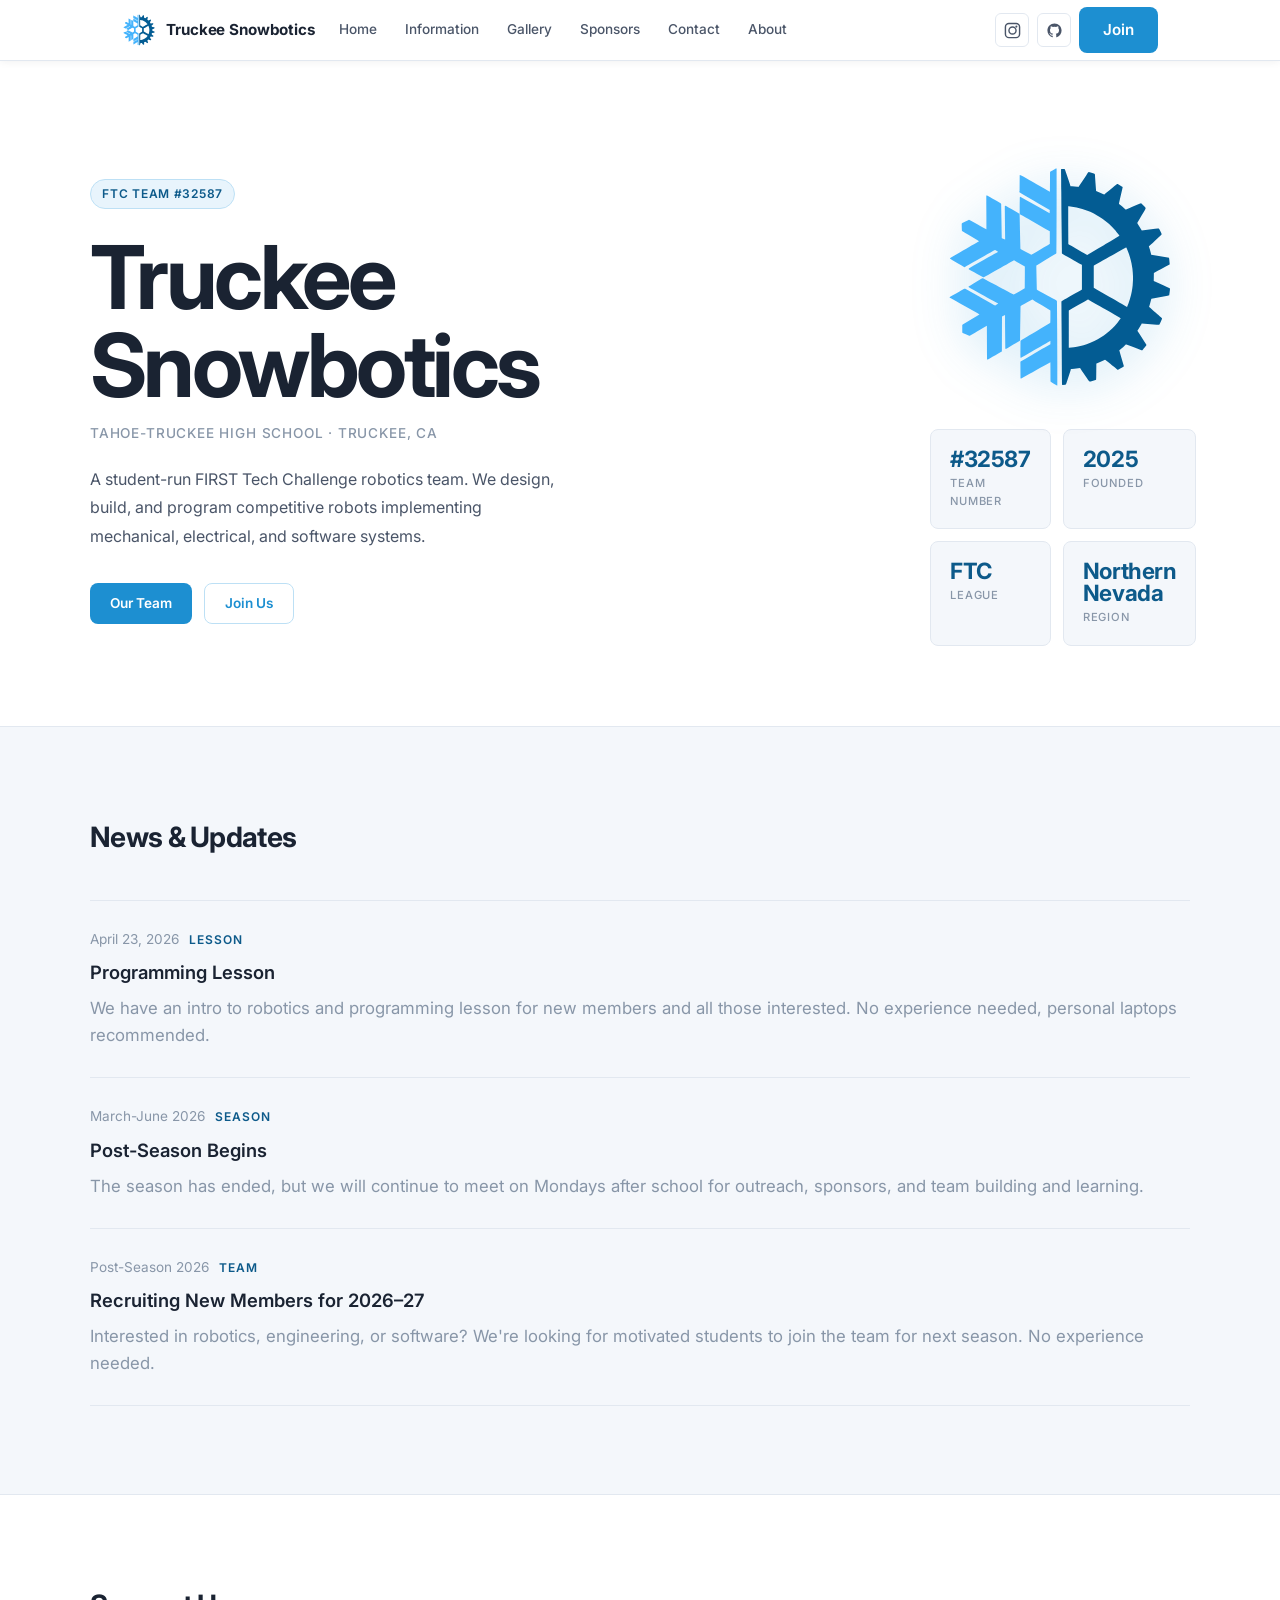
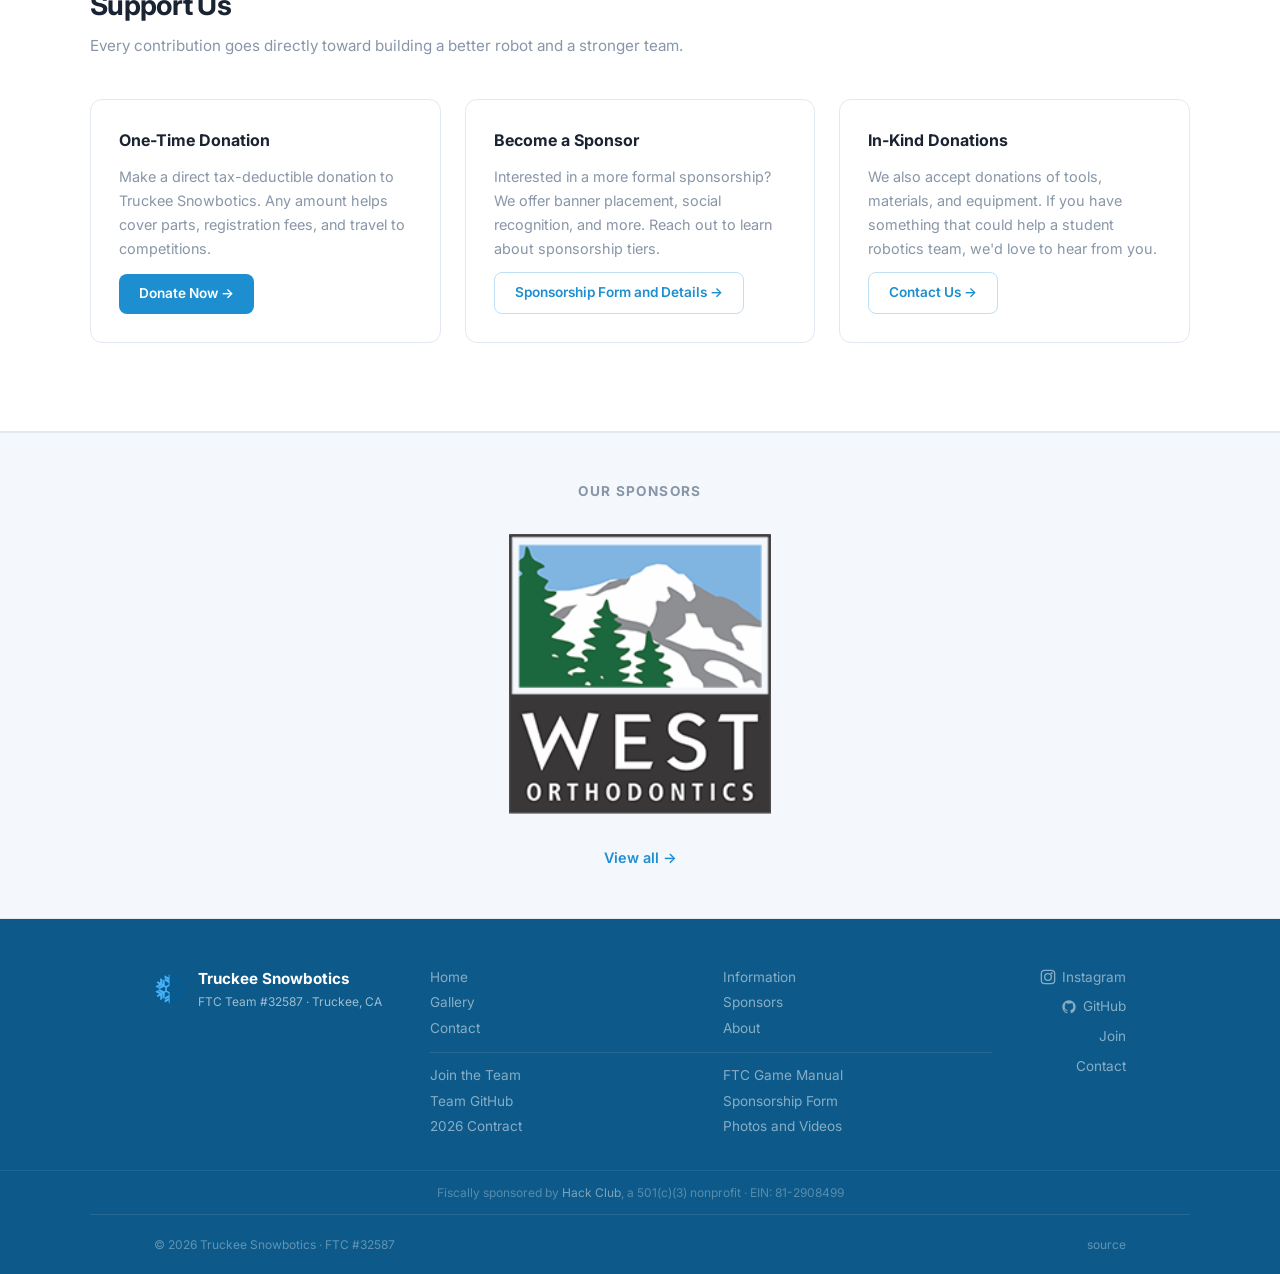
==== commit 190da936: "fixed links, added sponsorship instructions for simplicity" ====
--- a/index.html
+++ b/index.html
@@ -36,12 +36,12 @@
             <circle cx="17.5" cy="6.5" r="1.5" fill="currentColor" stroke="none"/>
           </svg>
         </a>
-        <a href="https://github.com/NoisyDream18/FTC-Truckee-Robotics" data-link-key="githubRepo" target="_blank" rel="noopener" class="btn-icon" aria-label="GitHub">
+        <a href="https://github.com/truckee-snowbotics/truckee-snowbotics" data-link-key="github" target="_blank" rel="noopener" class="btn-icon" aria-label="GitHub">
           <svg width="17" height="17" viewBox="0 0 24 24" fill="currentColor" aria-hidden="true">
             <path d="M12 2C6.477 2 2 6.477 2 12c0 4.42 2.865 8.166 6.839 9.489.5.092.682-.217.682-.482 0-.237-.008-.866-.013-1.7-2.782.603-3.369-1.342-3.369-1.342-.454-1.155-1.11-1.462-1.11-1.462-.908-.62.069-.608.069-.608 1.003.07 1.531 1.03 1.531 1.03.892 1.529 2.341 1.087 2.91.831.092-.646.35-1.086.636-1.336-2.22-.253-4.555-1.11-4.555-4.943 0-1.091.39-1.984 1.029-2.683-.103-.253-.446-1.27.098-2.647 0 0 .84-.269 2.75 1.025A9.578 9.578 0 0112 6.836a9.59 9.59 0 012.504.337c1.909-1.294 2.747-1.025 2.747-1.025.546 1.377.202 2.394.1 2.647.64.699 1.028 1.592 1.028 2.683 0 3.842-2.339 4.687-4.566 4.935.359.309.678.919.678 1.852 0 1.336-.012 2.415-.012 2.743 0 .267.18.578.688.48C19.138 20.163 22 16.418 22 12c0-5.523-4.477-10-10-10z"/>
           </svg>
         </a>
-        <a href="https://forms.gle/21LAVqmfFErDXKMv6" data-link-key="join" class="btn-primary">Join</a>
+        <a href="https://forms.gle/wmb4EVvQHGe2SRt96" data-link-key="join" class="btn-primary">Join</a>
       </div>
 
       <button class="hamburger" id="hamburger" aria-label="Toggle menu" aria-expanded="false">
@@ -61,8 +61,8 @@
     <a href="/about/">About</a>
     <div class="mobile-nav-actions">
       <a href="https://www.instagram.com/truckeesnowbotics/" data-link-key="instagram" target="_blank" rel="noopener">Instagram</a>
-      <a href="https://github.com/NoisyDream18" data-link-key="github" target="_blank" rel="noopener">GitHub</a>
-      <a href="https://forms.gle/21LAVqmfFErDXKMv6" data-link-key="join">Join</a>
+      <a href="https://github.com/truckee-snowbotics" data-link-key="github" target="_blank" rel="noopener">GitHub</a>
+      <a href="https://forms.gle/wmb4EVvQHGe2SRt96" data-link-key="join">Join</a>
     </div>
   </div>
 
@@ -84,7 +84,7 @@
           </p>
           <div class="hero-cta">
             <a href="/about/" class="btn-primary">Our Team</a>
-            <a href="https://forms.gle/21LAVqmfFErDXKMv6" data-link-key="join" class="btn-outline">Join Us</a>
+            <a href="https://forms.gle/wmb4EVvQHGe2SRt96" data-link-key="join" class="btn-outline">Join Us</a>
           </div>
         </div>
 
@@ -104,7 +104,7 @@
               <span class="hstat-key">League</span>
             </div>
             <div class="hstat">
-              <span class="hstat-val">NorCal</span>
+              <span class="hstat-val">Northern Nevada</span>
               <span class="hstat-key">Region</span>
             </div>
           </div>
@@ -140,7 +140,7 @@
           <div class="donate-card">
             <span class="donate-card-title">Become a Sponsor</span>
             <p class="donate-card-body">Interested in a more formal sponsorship? We offer banner placement, social recognition, and more. Reach out to learn about sponsorship tiers.</p>
-            <a href="/contact/" class="btn-outline">Get in Touch →</a>
+            <a href="#" data-link-key="sponsorshipForm" class="btn-outline" target="_blank" rel="noopener">Sponsorship Form and Details →</a>
           </div>
           <div class="donate-card">
             <span class="donate-card-title">In-Kind Donations</span>
@@ -191,13 +191,13 @@
           </svg>
           Instagram
         </a>
-        <a href="https://github.com/NoisyDream18" target="_blank" rel="noopener">
+        <a href="https://github.com/truckee-snowbotics" target="_blank" rel="noopener">
           <svg width="16" height="16" viewBox="0 0 24 24" fill="currentColor" aria-hidden="true">
             <path d="M12 2C6.477 2 2 6.477 2 12c0 4.42 2.865 8.166 6.839 9.489.5.092.682-.217.682-.482 0-.237-.008-.866-.013-1.7-2.782.603-3.369-1.342-3.369-1.342-.454-1.155-1.11-1.462-1.11-1.462-.908-.62.069-.608.069-.608 1.003.07 1.531 1.03 1.531 1.03.892 1.529 2.341 1.087 2.91.831.092-.646.35-1.086.636-1.336-2.22-.253-4.555-1.11-4.555-4.943 0-1.091.39-1.984 1.029-2.683-.103-.253-.446-1.27.098-2.647 0 0 .84-.269 2.75 1.025A9.578 9.578 0 0112 6.836a9.59 9.59 0 012.504.337c1.909-1.294 2.747-1.025 2.747-1.025.546 1.377.202 2.394.1 2.647.64.699 1.028 1.592 1.028 2.683 0 3.842-2.339 4.687-4.566 4.935.359.309.678.919.678 1.852 0 1.336-.012 2.415-.012 2.743 0 .267.18.578.688.48C19.138 20.163 22 16.418 22 12c0-5.523-4.477-10-10-10z"/>
           </svg>
           GitHub
         </a>
-        <a href="https://forms.gle/21LAVqmfFErDXKMv6">Join</a>
+        <a href="https://forms.gle/wmb4EVvQHGe2SRt96">Join</a>
         <a href="/contact/">Contact</a>
       </div>
 
@@ -205,7 +205,7 @@
     <div class="footer-fiscal">Fiscally sponsored by <a href="https://hackclub.com/hcb/" target="_blank" rel="noopener">Hack Club</a>, a 501(c)(3) nonprofit &middot; EIN: 81-2908499</div>
     <div class="footer-bottom">
       <span>© 2026 Truckee Snowbotics · FTC #32587</span>
-      <a href="https://github.com/NoisyDream18/NoisyDream18.github.io" target="_blank" rel="noopener">source</a>
+      <a href="https://github.com/truckee-snowbotics/truckee-snowbotics" target="_blank" rel="noopener">source</a>
     </div>
   </footer>
 
--- a/assets/css/main.css
+++ b/assets/css/main.css
@@ -562,6 +562,10 @@
   padding: 2rem;
   margin-top: 1.25rem;
   grid-column: 1 / -1;
+  max-width: 480px;
+  margin-left: auto;
+  margin-right: auto;
+  width: 100%;
 }
 .sponsor-item--cta p {
   font-size: 1rem; font-weight: 600; color: var(--blue-dark);
@@ -687,6 +691,34 @@
 .contact-actions {
   display: flex; flex-wrap: wrap; justify-content: center;
   gap: .75rem; margin-top: 1.5rem;
+}
+
+/* ── Sponsorship process steps ───────────────── */
+.process-steps {
+  list-style: none; counter-reset: steps;
+  display: grid;
+  grid-template-columns: repeat(3, 1fr);
+  gap: 1rem;
+  padding: 0; margin: 1.75rem 0 0;
+}
+.process-steps li {
+  counter-increment: steps;
+  background: var(--bg-card);
+  border: 1px solid var(--border);
+  border-radius: var(--r);
+  padding: 1.25rem 1.25rem 1.25rem 1rem;
+  display: flex; flex-direction: column; gap: .35rem;
+}
+.process-steps li::before {
+  content: "0" counter(steps);
+  font-size: 1.5rem; font-weight: 700;
+  color: var(--blue); opacity: .35;
+  line-height: 1; margin-bottom: .15rem;
+}
+.process-steps li strong { font-size: .9rem; font-weight: 600; }
+.process-steps li span { font-size: .82rem; color: var(--text-mid); line-height: 1.55; }
+@media (max-width: 600px) {
+  .process-steps { grid-template-columns: 1fr; }
 }
 
 /* ── Sponsor bar ─────────────────────────────── */
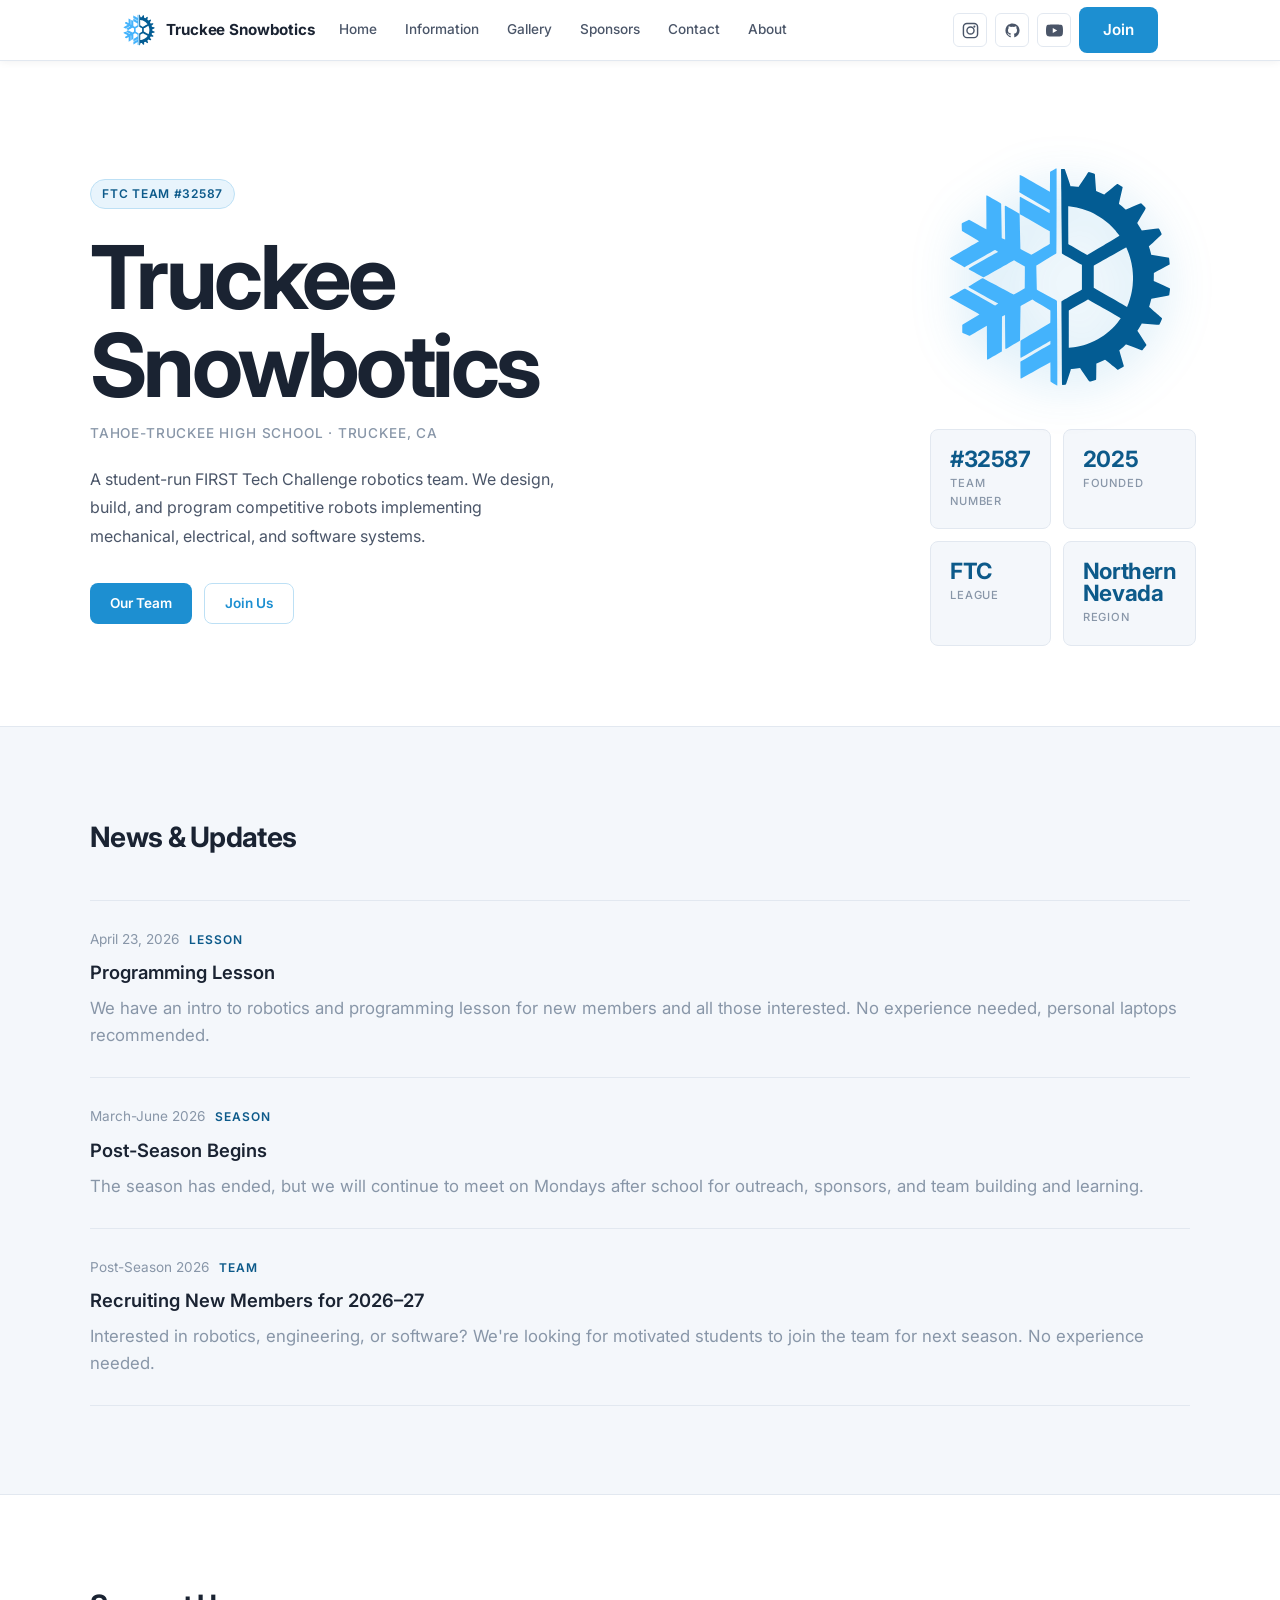
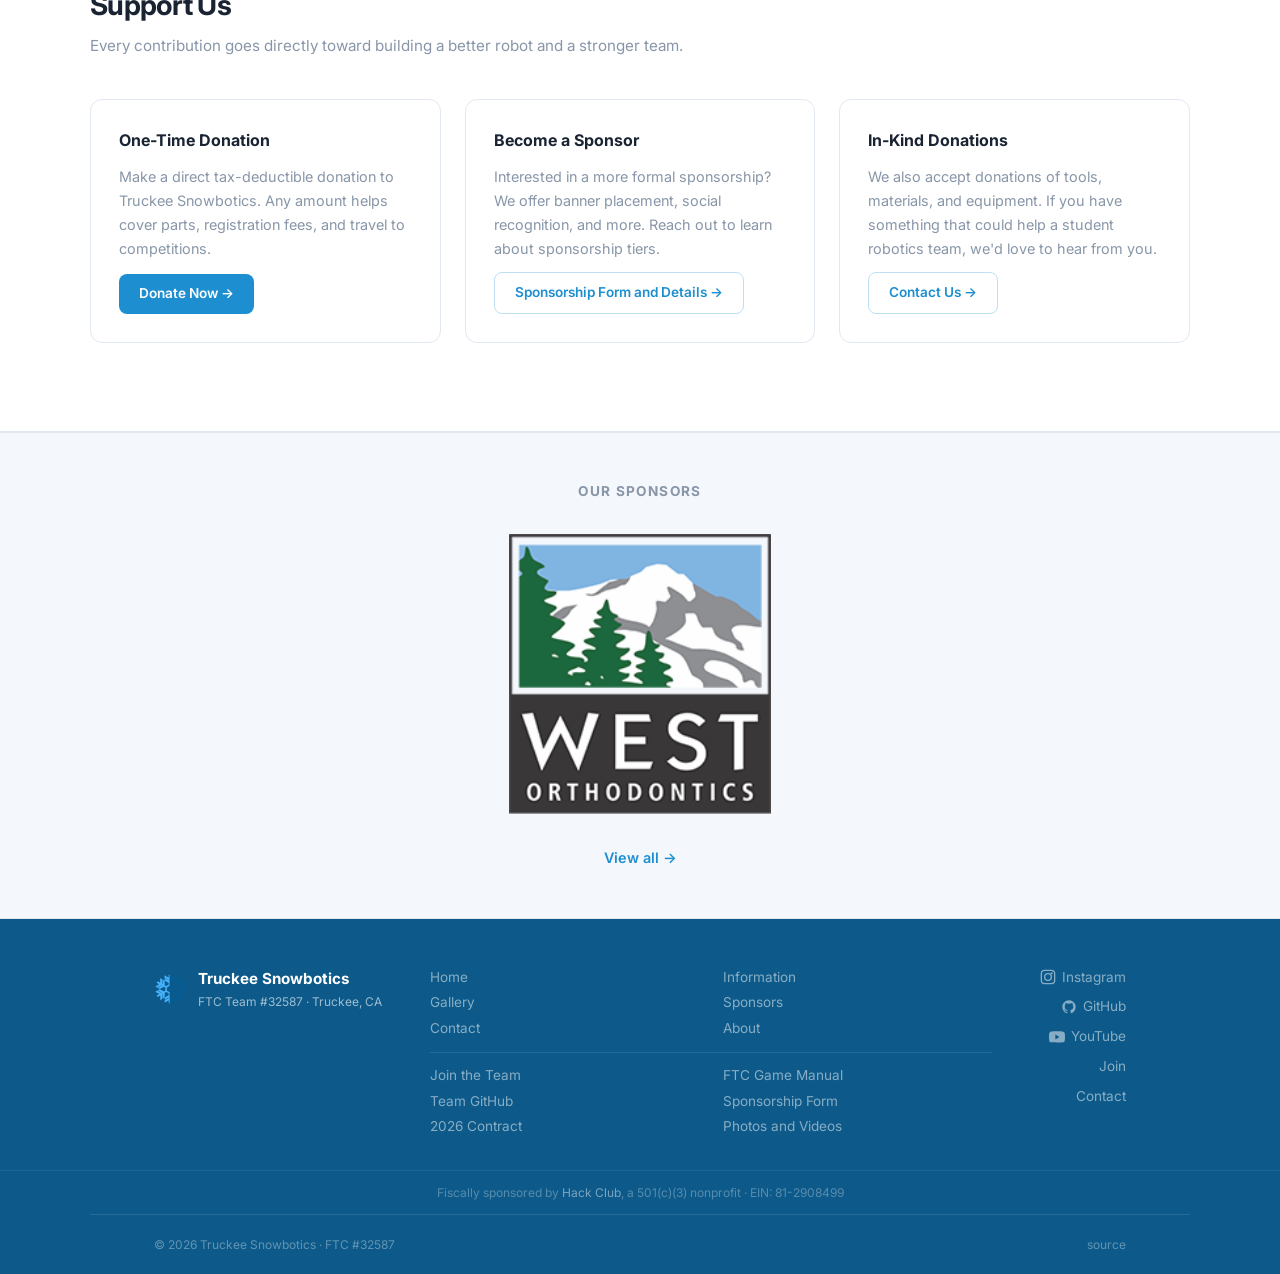
==== commit 33fa0f37: "added more documentation, sitemap, etc, youtube links" ====
--- a/index.html
+++ b/index.html
@@ -3,10 +3,62 @@
 <head>
   <meta charset="UTF-8" />
   <meta name="viewport" content="width=device-width, initial-scale=1.0" />
+  <meta name="author" content="Truckee Snowbotics" />
   <meta name="description" content="Truckee Snowbotics — FTC Team #32587. Student robotics team from Tahoe-Truckee High School, Truckee, CA." />
   <title>Truckee Snowbotics · FTC #32587</title>
+  <link rel="canonical" href="https://snowbotics.org/" />
+  <!-- Open Graph -->
+  <meta property="og:type" content="website" />
+  <meta property="og:site_name" content="Truckee Snowbotics" />
+  <meta property="og:url" content="https://snowbotics.org/" />
+  <meta property="og:title" content="Truckee Snowbotics · FTC #32587" />
+  <meta property="og:description" content="Truckee Snowbotics — FTC Team #32587. Student robotics team from Tahoe-Truckee High School, Truckee, CA." />
+  <meta property="og:image" content="https://snowbotics.org/images/og-image.png" />
+  <meta property="og:image:width" content="512" />
+  <meta property="og:image:height" content="512" />
+  <meta property="og:image:alt" content="Truckee Snowbotics — FTC Team #32587" />
+  <meta name="twitter:image" content="https://snowbotics.org/images/og-image.png" />
+  <!-- Twitter Card -->
+  <meta name="twitter:card" content="summary" />
+  <meta name="twitter:title" content="Truckee Snowbotics · FTC #32587" />
+  <meta name="twitter:description" content="Truckee Snowbotics — FTC Team #32587. Student robotics team from Tahoe-Truckee High School, Truckee, CA." />
   <link rel="icon" type="image/svg+xml" href="/images/favicon.svg" />
+  <link rel="shortcut icon" href="/favicon.ico" />
+  <link rel="apple-touch-icon" sizes="180x180" href="/images/apple-touch-icon.png" />
+  <meta name="theme-color" content="#0a0a0a" />
+  <link rel="manifest" href="/site.webmanifest" />
   <link rel="stylesheet" href="assets/css/main.css" />
+  <!-- Structured Data -->
+  <script type="application/ld+json">
+  {
+    "@context": "https://schema.org",
+    "@type": "SportsOrganization",
+    "name": "Truckee Snowbotics",
+    "alternateName": "FTC Team #32587",
+    "url": "https://snowbotics.org/",
+    "logo": "https://snowbotics.org/images/logo.svg",
+    "image": "https://snowbotics.org/images/og-image.png",
+    "description": "Truckee Snowbotics is FTC Team #32587, a student-run FIRST Tech Challenge robotics team from Tahoe-Truckee High School in Truckee, California.",
+    "email": "ths@snowbotics.org",
+    "location": {
+      "@type": "Place",
+      "name": "Tahoe-Truckee High School",
+      "address": {
+        "@type": "PostalAddress",
+        "addressLocality": "Truckee",
+        "addressRegion": "CA",
+        "addressCountry": "US"
+      }
+    },
+    "sameAs": [
+      "https://www.instagram.com/truckeesnowbotics/",
+      "https://www.youtube.com/@TruckeeSnowbotics",
+      "https://github.com/truckee-snowbotics"
+    ],
+    "foundingDate": "2025",
+    "sport": "Robotics"
+  }
+  </script>
 </head>
 <body>
 
@@ -39,6 +91,11 @@
         <a href="https://github.com/truckee-snowbotics/truckee-snowbotics" data-link-key="github" target="_blank" rel="noopener" class="btn-icon" aria-label="GitHub">
           <svg width="17" height="17" viewBox="0 0 24 24" fill="currentColor" aria-hidden="true">
             <path d="M12 2C6.477 2 2 6.477 2 12c0 4.42 2.865 8.166 6.839 9.489.5.092.682-.217.682-.482 0-.237-.008-.866-.013-1.7-2.782.603-3.369-1.342-3.369-1.342-.454-1.155-1.11-1.462-1.11-1.462-.908-.62.069-.608.069-.608 1.003.07 1.531 1.03 1.531 1.03.892 1.529 2.341 1.087 2.91.831.092-.646.35-1.086.636-1.336-2.22-.253-4.555-1.11-4.555-4.943 0-1.091.39-1.984 1.029-2.683-.103-.253-.446-1.27.098-2.647 0 0 .84-.269 2.75 1.025A9.578 9.578 0 0112 6.836a9.59 9.59 0 012.504.337c1.909-1.294 2.747-1.025 2.747-1.025.546 1.377.202 2.394.1 2.647.64.699 1.028 1.592 1.028 2.683 0 3.842-2.339 4.687-4.566 4.935.359.309.678.919.678 1.852 0 1.336-.012 2.415-.012 2.743 0 .267.18.578.688.48C19.138 20.163 22 16.418 22 12c0-5.523-4.477-10-10-10z"/>
+          </svg>
+        </a>
+        <a href="https://www.youtube.com/@TruckeeSnowbotics" data-link-key="youtube" target="_blank" rel="noopener" class="btn-icon" aria-label="YouTube">
+          <svg width="17" height="17" viewBox="0 0 24 24" fill="currentColor" aria-hidden="true">
+            <path d="M23.498 6.186a3.016 3.016 0 0 0-2.122-2.136C19.505 3.545 12 3.545 12 3.545s-7.505 0-9.377.505A3.017 3.017 0 0 0 .502 6.186C0 8.07 0 12 0 12s0 3.93.502 5.814a3.016 3.016 0 0 0 2.122 2.136c1.871.505 9.376.505 9.376.505s7.505 0 9.377-.505a3.015 3.015 0 0 0 2.122-2.136C24 15.93 24 12 24 12s0-3.93-.502-5.814zM9.545 15.568V8.432L15.818 12l-6.273 3.568z"/>
           </svg>
         </a>
         <a href="https://forms.gle/wmb4EVvQHGe2SRt96" data-link-key="join" class="btn-primary">Join</a>
@@ -62,6 +119,7 @@
     <div class="mobile-nav-actions">
       <a href="https://www.instagram.com/truckeesnowbotics/" data-link-key="instagram" target="_blank" rel="noopener">Instagram</a>
       <a href="https://github.com/truckee-snowbotics" data-link-key="github" target="_blank" rel="noopener">GitHub</a>
+      <a href="https://www.youtube.com/@TruckeeSnowbotics" data-link-key="youtube" target="_blank" rel="noopener">YouTube</a>
       <a href="https://forms.gle/wmb4EVvQHGe2SRt96" data-link-key="join">Join</a>
     </div>
   </div>
@@ -197,6 +255,12 @@
           </svg>
           GitHub
         </a>
+        <a href="https://www.youtube.com/@TruckeeSnowbotics" data-link-key="youtube" target="_blank" rel="noopener">
+          <svg width="16" height="16" viewBox="0 0 24 24" fill="currentColor" aria-hidden="true">
+            <path d="M23.498 6.186a3.016 3.016 0 0 0-2.122-2.136C19.505 3.545 12 3.545 12 3.545s-7.505 0-9.377.505A3.017 3.017 0 0 0 .502 6.186C0 8.07 0 12 0 12s0 3.93.502 5.814a3.016 3.016 0 0 0 2.122 2.136c1.871.505 9.376.505 9.376.505s7.505 0 9.377-.505a3.015 3.015 0 0 0 2.122-2.136C24 15.93 24 12 24 12s0-3.93-.502-5.814zM9.545 15.568V8.432L15.818 12l-6.273 3.568z"/>
+          </svg>
+          YouTube
+        </a>
         <a href="https://forms.gle/wmb4EVvQHGe2SRt96">Join</a>
         <a href="/contact/">Contact</a>
       </div>
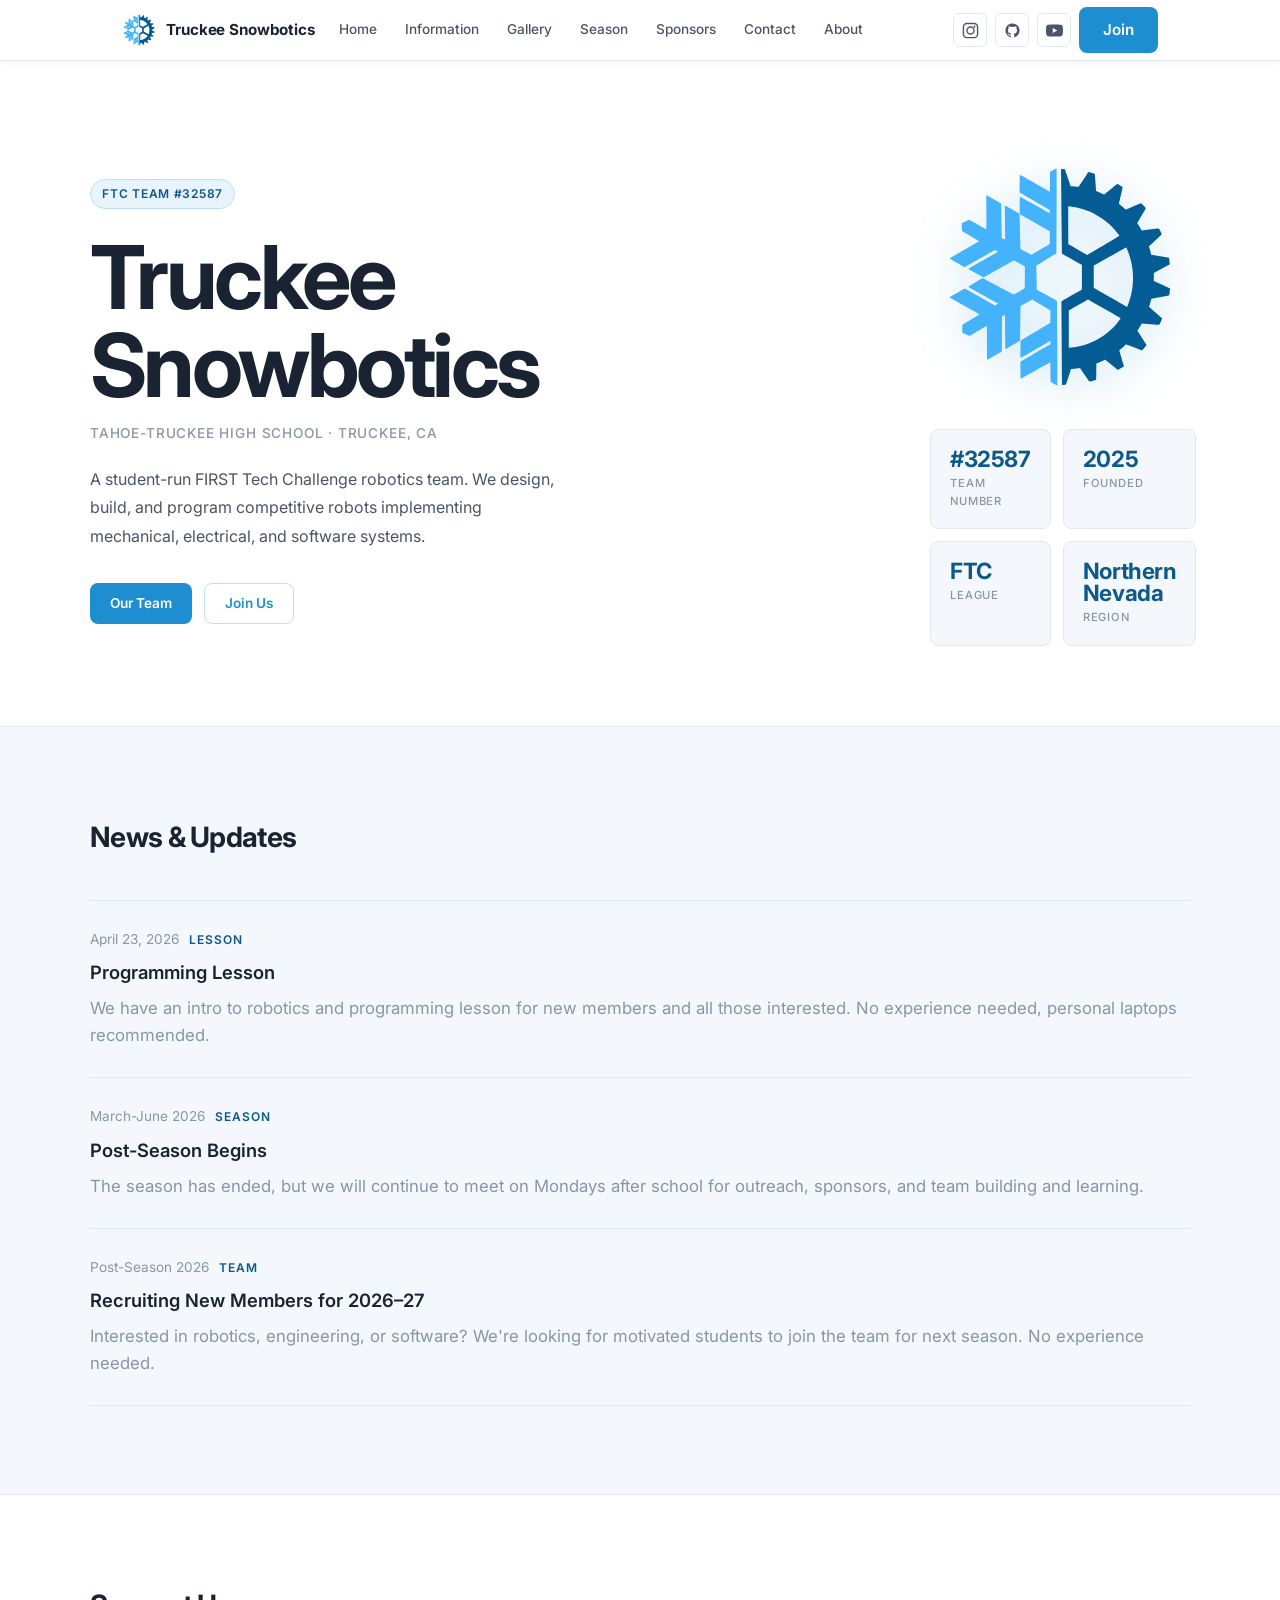
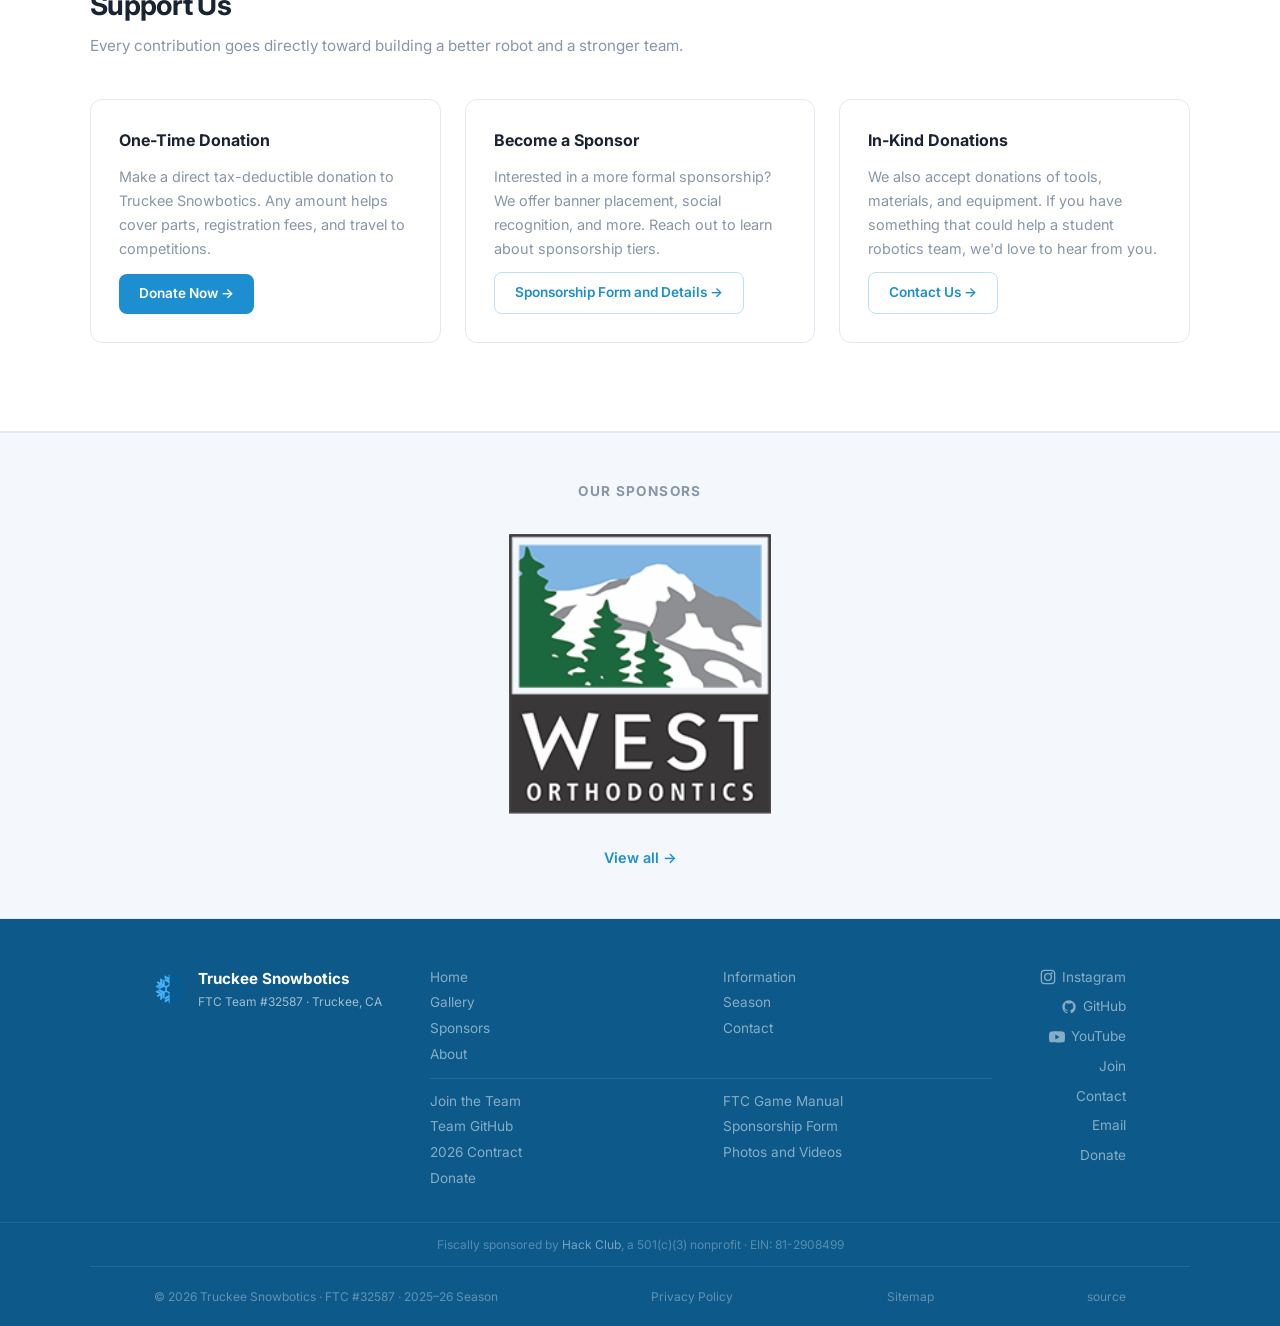
==== commit 2fede74c: "new section, more info, privacy policy" ====
--- a/index.html
+++ b/index.html
@@ -75,6 +75,7 @@
         <a href="/">Home</a>
         <a href="/information/">Information</a>
         <a href="/gallery/">Gallery</a>
+        <a href="/season/">Season</a>
         <a href="/sponsors/">Sponsors</a>
         <a href="/contact/">Contact</a>
         <a href="/about/">About</a>
@@ -113,6 +114,7 @@
     <a href="/">Home</a>
     <a href="/information/">Information</a>
     <a href="/gallery/">Gallery</a>
+    <a href="/season/">Season</a>
     <a href="/sponsors/">Sponsors</a>
     <a href="/contact/">Contact</a>
     <a href="/about/">About</a>
@@ -235,6 +237,7 @@
         <a href="/">Home</a>
         <a href="/information/">Information</a>
         <a href="/gallery/">Gallery</a>
+        <a href="/season/">Season</a>
         <a href="/sponsors/">Sponsors</a>
         <a href="/contact/">Contact</a>
         <a href="/about/">About</a>
@@ -263,12 +266,16 @@
         </a>
         <a href="https://forms.gle/wmb4EVvQHGe2SRt96">Join</a>
         <a href="/contact/">Contact</a>
+        <a href="mailto:ths@snowbotics.org">Email</a>
+        <a href="#" data-link-key="donate" target="_blank" rel="noopener">Donate</a>
       </div>
 
     </div>
     <div class="footer-fiscal">Fiscally sponsored by <a href="https://hackclub.com/hcb/" target="_blank" rel="noopener">Hack Club</a>, a 501(c)(3) nonprofit &middot; EIN: 81-2908499</div>
     <div class="footer-bottom">
-      <span>© 2026 Truckee Snowbotics · FTC #32587</span>
+      <span>© 2026 Truckee Snowbotics · FTC #32587 · 2025–26 Season</span>
+      <a href="/privacy/">Privacy Policy</a>
+      <a href="/sitemap.xml">Sitemap</a>
       <a href="https://github.com/truckee-snowbotics/truckee-snowbotics" target="_blank" rel="noopener">source</a>
     </div>
   </footer>
--- a/assets/css/main.css
+++ b/assets/css/main.css
@@ -837,6 +837,106 @@
 .footer-bottom a { transition: color .15s; }
 .footer-bottom a:hover { color: rgba(255,255,255,.7); }
 
+/* ── Season page ─────────────────────────────────────── */
+.season-intro {
+  display: flex;
+  align-items: center;
+  justify-content: space-between;
+  gap: 2rem;
+  flex-wrap: wrap;
+}
+.season-intro-text { display: flex; flex-direction: column; gap: .6rem; }
+.season-badge {
+  display: inline-block;
+  background: var(--blue-light);
+  color: var(--blue-dark);
+  border: 1px solid var(--blue-border);
+  border-radius: 999px;
+  font-size: .78rem;
+  font-weight: 700;
+  letter-spacing: .04em;
+  padding: .25rem .85rem;
+  width: fit-content;
+}
+.season-intro-text h1 { font-size: clamp(1.6rem, 4vw, 2.4rem); }
+.season-robot-label { color: var(--text-dim); font-size: 1rem; }
+.season-intro-actions { display: flex; gap: .75rem; flex-wrap: wrap; }
+
+/* Results table */
+.results-table-wrapper { overflow-x: auto; border-radius: var(--r); border: 1px solid var(--border); }
+.results-table {
+  width: 100%;
+  border-collapse: collapse;
+  font-size: .88rem;
+  min-width: 540px;
+}
+.results-table th {
+  background: var(--blue);
+  color: #fff;
+  padding: .65rem 1rem;
+  text-align: left;
+  font-weight: 600;
+  white-space: nowrap;
+}
+.results-table td {
+  padding: .65rem 1rem;
+  border-bottom: 1px solid var(--border);
+  color: var(--text-mid);
+  vertical-align: top;
+}
+.results-table tbody tr:last-child td { border-bottom: none; }
+.results-table tbody tr:nth-child(even) td { background: var(--bg-alt); }
+
+/* Season archive */
+.season-archive-list { display: flex; flex-direction: column; gap: 2rem; }
+.season-archive-item { border: 1px solid var(--border); border-radius: var(--r); padding: 1.5rem; }
+.season-archive-header { display: flex; align-items: center; gap: 1rem; flex-wrap: wrap; margin-bottom: .75rem; }
+.season-archive-game { font-size: .9rem; color: var(--text-mid); }
+.season-archive-robot { font-size: .9rem; color: var(--text-mid); margin-bottom: .75rem; }
+.season-archive-item .results-table-wrapper { margin-top: .5rem; }
+
+/* ── FAQ ────────────────────────────────────── */
+.faq-list { max-width: 720px; margin: 0 auto; display: flex; flex-direction: column; gap: .5rem; }
+
+.faq-item {
+  border: 1px solid var(--border);
+  border-radius: var(--radius);
+  overflow: hidden;
+}
+
+.faq-item summary {
+  cursor: pointer;
+  list-style: none;
+  padding: 1rem 1.25rem;
+  font-weight: 600;
+  font-size: .95rem;
+  display: flex;
+  justify-content: space-between;
+  align-items: center;
+  gap: 1rem;
+  transition: background .15s;
+}
+.faq-item summary::-webkit-details-marker { display: none; }
+.faq-item summary::after {
+  content: '+';
+  font-size: 1.1rem;
+  font-weight: 400;
+  flex-shrink: 0;
+  transition: transform .2s;
+}
+.faq-item[open] > summary::after { transform: rotate(45deg); }
+.faq-item summary:hover { background: var(--surface-2, rgba(255,255,255,.04)); }
+
+.faq-item p {
+  padding: 0 1.25rem 1rem;
+  font-size: .9rem;
+  color: var(--text-dim);
+  line-height: 1.65;
+  margin: 0;
+}
+.faq-item p a { color: var(--accent); }
+.faq-item p a:hover { text-decoration: underline; }
+
 /* ── Scroll reveal ───────────────────────────── */
 .reveal {
   opacity: 0; transform: translateY(20px);
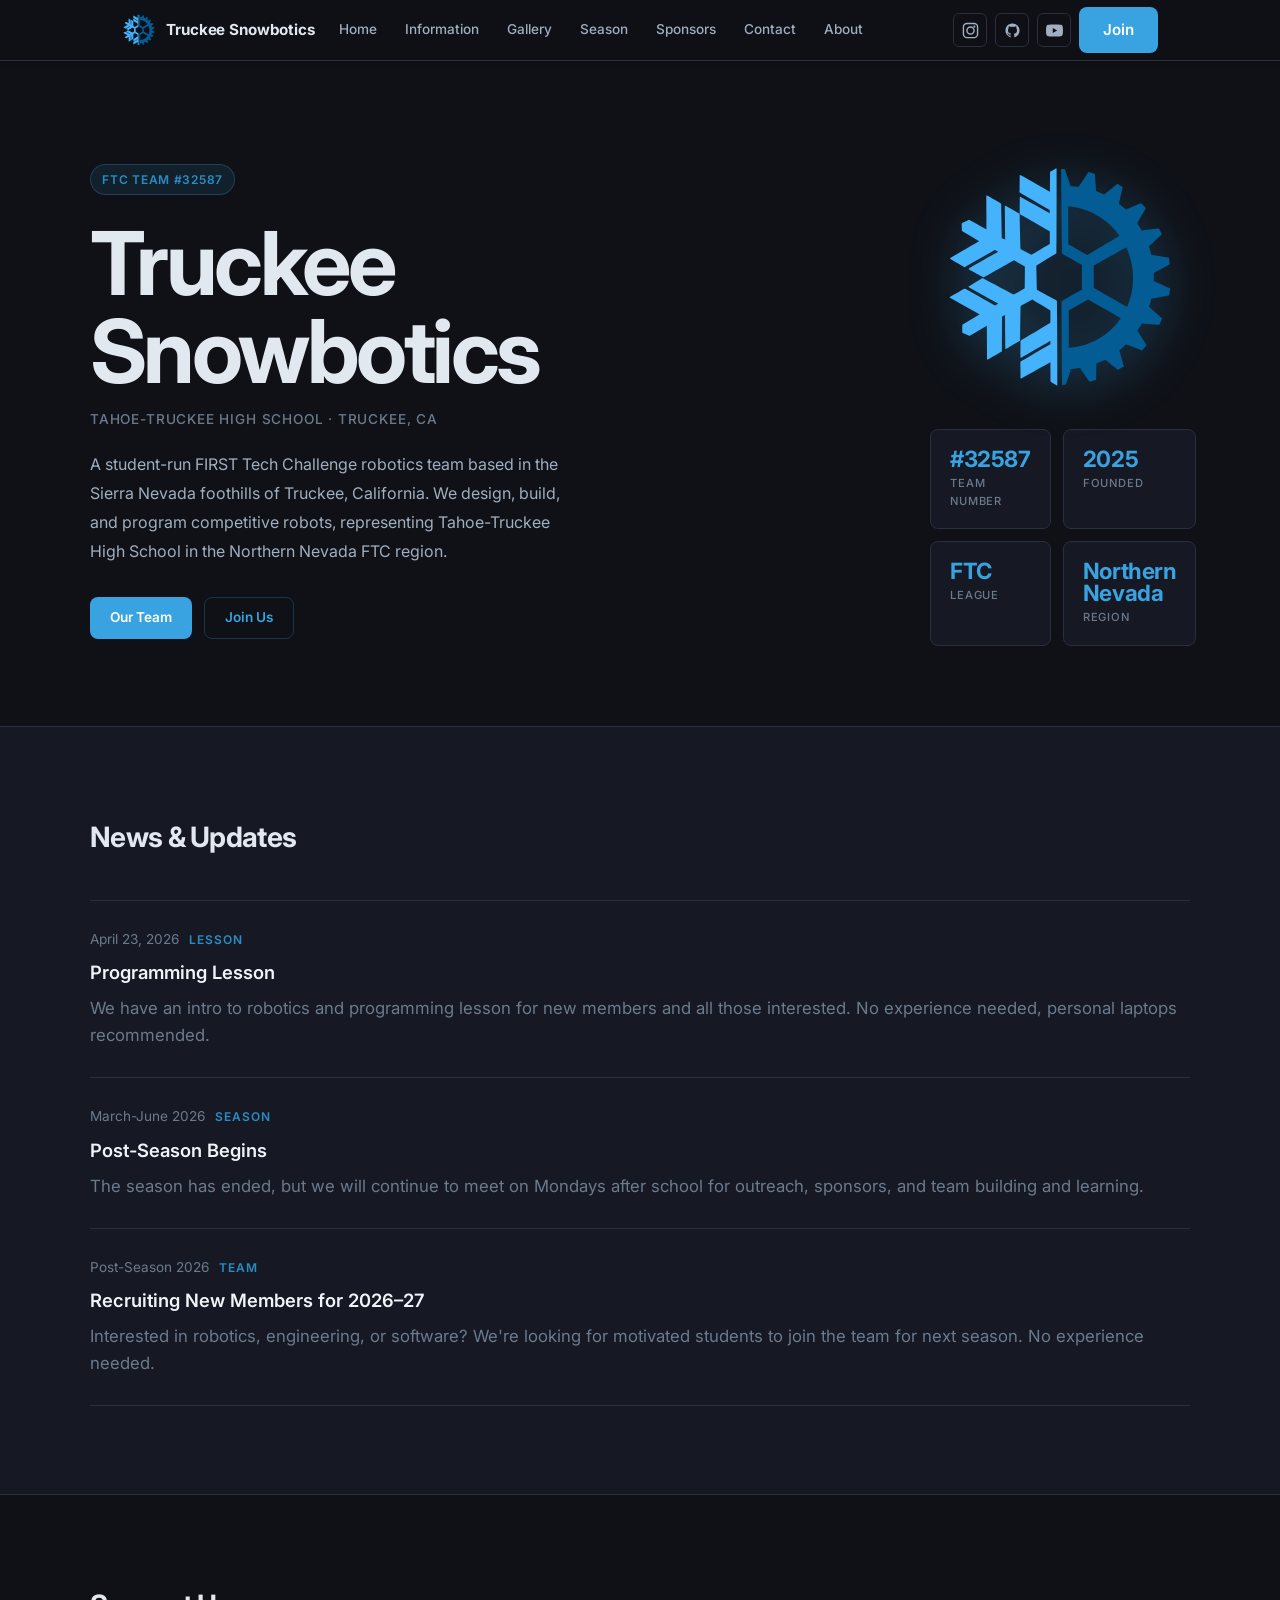
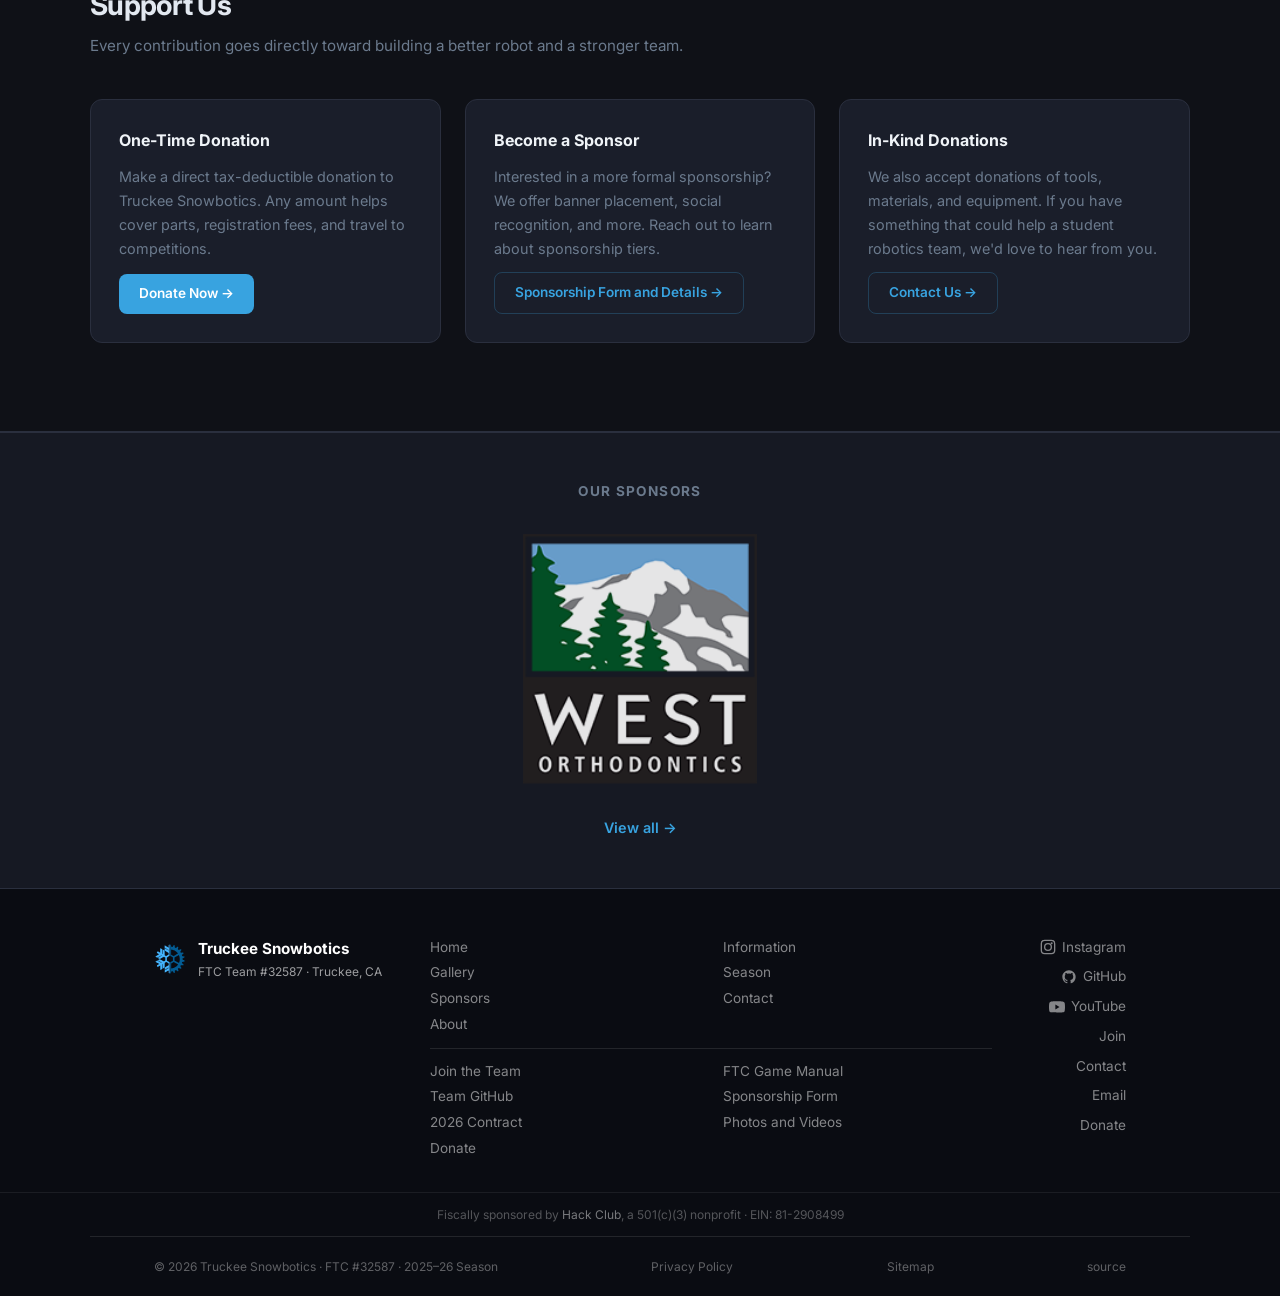
==== commit 1cacb0cd: "metadata fix bugs fixed" ====
--- a/index.html
+++ b/index.html
@@ -27,6 +27,10 @@
   <link rel="apple-touch-icon" sizes="180x180" href="/images/apple-touch-icon.png" />
   <meta name="theme-color" content="#0a0a0a" />
   <link rel="manifest" href="/site.webmanifest" />
+  <link rel="preconnect" href="https://fonts.googleapis.com" />
+  <link rel="preconnect" href="https://fonts.gstatic.com" crossorigin />
+  <link rel="stylesheet" href="https://fonts.googleapis.com/css2?family=Inter:wght@300;400;500;600;700&display=swap" media="print" onload="this.media='all'" />
+  <noscript><link rel="stylesheet" href="https://fonts.googleapis.com/css2?family=Inter:wght@300;400;500;600;700&display=swap" /></noscript>
   <link rel="stylesheet" href="assets/css/main.css" />
   <!-- Structured Data -->
   <script type="application/ld+json">
@@ -59,6 +63,10 @@
     "sport": "Robotics"
   }
   </script>
+  <!-- Preload page data -->
+  <link rel="preload" href="/assets/data/news.json" as="fetch" crossorigin />
+  <link rel="preload" href="/assets/data/sponsors.json" as="fetch" crossorigin />
+  <link rel="preload" href="/assets/data/links.json" as="fetch" crossorigin />
 </head>
 <body>
 
@@ -139,8 +147,8 @@
           <h1 class="hero-title">Truckee<br>Snowbotics</h1>
           <p class="hero-location">Tahoe-Truckee High School · Truckee, CA</p>
           <p class="hero-body">
-            A student-run FIRST Tech Challenge robotics team. We design, build, and program
-            competitive robots implementing mechanical, electrical, and software systems.
+            A student-run FIRST Tech Challenge robotics team based in the Sierra Nevada foothills of Truckee, California. We design, build, and program
+            competitive robots, representing Tahoe-Truckee High School in the Northern Nevada FTC region.
           </p>
           <div class="hero-cta">
             <a href="/about/" class="btn-primary">Our Team</a>
@@ -280,6 +288,6 @@
     </div>
   </footer>
 
-  <script src="assets/js/main.js"></script>
+  <script src="assets/js/main.js" defer></script>
 </body>
 </html>
--- a/assets/css/main.css
+++ b/assets/css/main.css
@@ -1,24 +1,26 @@
 /* main.css — Truckee Snowbotics */
-
-@import url('https://fonts.googleapis.com/css2?family=Inter:wght@300;400;500;600;700&display=swap');
 
 /* ── Tokens ─────────────────────────────────── */
 :root {
-  --bg:          #ffffff;
-  --bg-alt:      #f4f7fb;
-  --bg-card:     #ffffff;
-
-  --text:        #1a2332;
-  --text-mid:    #4a5568;
-  --text-dim:    #8896a8;
-
-  --blue:        #1d8fd1;
-  --blue-dark:   #0d5a8a;
-  --blue-light:  #e8f4fc;
-  --blue-border: #bde0f5;
-
-  --border:      #e2e8f0;
-  --border-h:    #c8d6e8;
+  --bg:          #0f1117;
+  --bg-alt:      #161923;
+  --bg-card:     #1a1e2a;
+
+  --text:        #e2e8f0;
+  --text-mid:    #a0aec0;
+  --text-dim:    #6b7a8d;
+
+  --blue:        #38a3e0;
+  --blue-dark:   #2b8cc4;
+  --blue-light:  rgba(56,163,224,.1);
+  --blue-border: rgba(56,163,224,.25);
+
+  --border:      #2a2f3e;
+  --border-h:    #3a4050;
+
+  --heading:     #f0f4f8;
+  --surface:     #1a1e2a;
+  --accent:      #38a3e0;
 
   --font:        'Inter', system-ui, sans-serif;
   --ease:        cubic-bezier(0.22, 1, 0.36, 1);
@@ -38,6 +40,7 @@
 ::-webkit-scrollbar { width: 4px; }
 ::-webkit-scrollbar-track { background: var(--bg); }
 ::-webkit-scrollbar-thumb { background: var(--border-h); border-radius: 2px; }
+img, svg { filter: none; }
 
 /* ── Buttons ─────────────────────────────────── */
 .btn-primary {
@@ -51,7 +54,7 @@
 .btn-primary:hover {
   background: var(--blue-dark);
   transform: translateY(-1px);
-  box-shadow: 0 4px 16px rgba(13,90,138,.25);
+  box-shadow: 0 4px 16px rgba(56,163,224,.25);
 }
 .btn-outline {
   display: inline-flex; align-items: center;
@@ -74,10 +77,10 @@
 /* ── Header ─────────────────────────────────── */
 .site-header {
   position: sticky; top: 0; z-index: 200;
-  background: rgba(255,255,255,.95);
-  backdrop-filter: blur(12px);
+  background: rgba(15,17,23,.92);
+  backdrop-filter: blur(8px);
   border-bottom: 1px solid var(--border);
-  box-shadow: 0 1px 8px rgba(0,0,0,.06);
+  box-shadow: 0 1px 8px rgba(0,0,0,.3);
 }
 .header-inner {
   max-width: var(--max); margin: 0 auto;
@@ -122,9 +125,9 @@
 .mobile-nav {
   display: none;
   position: fixed; top: 60px; left: 0; right: 0; z-index: 190;
-  background: #fff;
+  background: var(--bg-alt);
   border-bottom: 1px solid var(--border);
-  box-shadow: 0 8px 24px rgba(0,0,0,.1);
+  box-shadow: 0 8px 24px rgba(0,0,0,.4);
   padding: 1.25rem 2rem;
   flex-direction: column; gap: .25rem;
 }
@@ -226,7 +229,7 @@
 .hero-logo-img {
   width: 240px; height: 240px;
   margin-bottom: 2rem;
-  filter: drop-shadow(0 8px 24px rgba(29,143,209,.2));
+  filter: drop-shadow(0 8px 24px rgba(56,163,224,.3));
 }
 @media (max-width: 900px) { .hero-logo-img { margin-bottom: 0; width: 120px; height: 120px; } }
 
@@ -242,7 +245,7 @@
   display: flex; flex-direction: column; gap: .3rem;
 }
 .hstat-val {
-  font-size: 1.4rem; font-weight: 700; color: var(--blue-dark);
+  font-size: 1.4rem; font-weight: 700; color: var(--blue);
   letter-spacing: -.02em; line-height: 1;
 }
 .hstat-key {
@@ -429,7 +432,7 @@
   height: 42px;
   border: none;
   border-radius: 50%;
-  background: rgba(255,255,255,.95);
+  background: rgba(26,30,42,.9);
   color: var(--text);
   font-size: 1.5rem;
   line-height: 1;
@@ -444,7 +447,7 @@
   display: flex;
   justify-content: center;
   align-items: center;
-  background: rgba(0,0,0,.05);
+  background: rgba(0,0,0,.3);
   border-radius: var(--r);
 }
 .gallery-modal-image img {
@@ -486,7 +489,7 @@
 /* ── Donate ──────────────────────────────────── */
 /* ── News ────────────────────────────────────── */
 .section--dark {
-  background: linear-gradient(135deg, #1d6fa8 0%, #1d8fd1 60%, #3aa8e8 100%);
+  background: linear-gradient(135deg, #0e3a5c 0%, #14567a 60%, #1a6d98 100%);
   border-color: transparent;
 }
 .section--dark .section-header h2 { color: #fff; }
@@ -758,7 +761,7 @@
 }
 .sponsor-bar-logo:hover { filter: grayscale(1) opacity(.5); }
 .sponsor-bar-logo img {
-  height: 280px;
+  height: 250px;
   width: auto;
   display: block;
   object-fit: contain;
@@ -775,7 +778,7 @@
 
 /* ── Footer ──────────────────────────────────── */
 .site-footer {
-  background: var(--blue-dark); color: rgba(255,255,255,.6);
+  background: #0a0c12; color: rgba(255,255,255,.6);
 }
 .footer-inner {
   max-width: var(--max); margin: 0 auto;
@@ -838,6 +841,17 @@
 .footer-bottom a:hover { color: rgba(255,255,255,.7); }
 
 /* ── Season page ─────────────────────────────────────── */
+#season-intro-seo h1 {
+  font-size: clamp(1.6rem, 4vw, 2.4rem);
+  font-weight: 700;
+  letter-spacing: -.025em;
+}
+#season-intro-seo p {
+  font-size: .95rem;
+  color: var(--text-dim);
+  margin-top: .4rem;
+}
+
 .season-intro {
   display: flex;
   align-items: center;
@@ -925,7 +939,7 @@
   transition: transform .2s;
 }
 .faq-item[open] > summary::after { transform: rotate(45deg); }
-.faq-item summary:hover { background: var(--surface-2, rgba(255,255,255,.04)); }
+.faq-item summary:hover { background: rgba(255,255,255,.04); }
 
 .faq-item p {
   padding: 0 1.25rem 1rem;
@@ -937,6 +951,58 @@
 .faq-item p a { color: var(--accent); }
 .faq-item p a:hover { text-decoration: underline; }
 
+/* ── Page hero (inner pages) ─────────────────── */
+.page-hero {
+  border-bottom: 1px solid var(--border);
+  padding: 4rem 2rem 3rem;
+  background: var(--bg-alt);
+}
+.page-hero h1 {
+  max-width: var(--max);
+  margin: 0 auto .5rem;
+  font-size: clamp(1.75rem, 4vw, 2.75rem);
+  font-weight: 700;
+  letter-spacing: -.03em;
+  color: var(--text);
+}
+.page-hero p {
+  max-width: var(--max);
+  margin: 0 auto;
+  font-size: .9rem;
+  color: var(--text-dim);
+}
+
+/* ── Prose content sections ──────────────────── */
+.content-section h2 {
+  font-size: 1.15rem;
+  font-weight: 700;
+  color: var(--text);
+  margin: 2.25rem 0 .6rem;
+  letter-spacing: -.015em;
+}
+.content-section h2:first-child { margin-top: 0; }
+.content-section p {
+  font-size: .95rem;
+  color: var(--text-mid);
+  line-height: 1.75;
+  margin-bottom: .85rem;
+}
+.content-section ul {
+  list-style: disc;
+  padding-left: 1.4rem;
+  margin-bottom: .85rem;
+  display: flex;
+  flex-direction: column;
+  gap: .45rem;
+}
+.content-section li {
+  font-size: .95rem;
+  color: var(--text-mid);
+  line-height: 1.7;
+}
+.content-section a { color: var(--blue); }
+.content-section a:hover { text-decoration: underline; }
+
 /* ── Scroll reveal ───────────────────────────── */
 .reveal {
   opacity: 0; transform: translateY(20px);
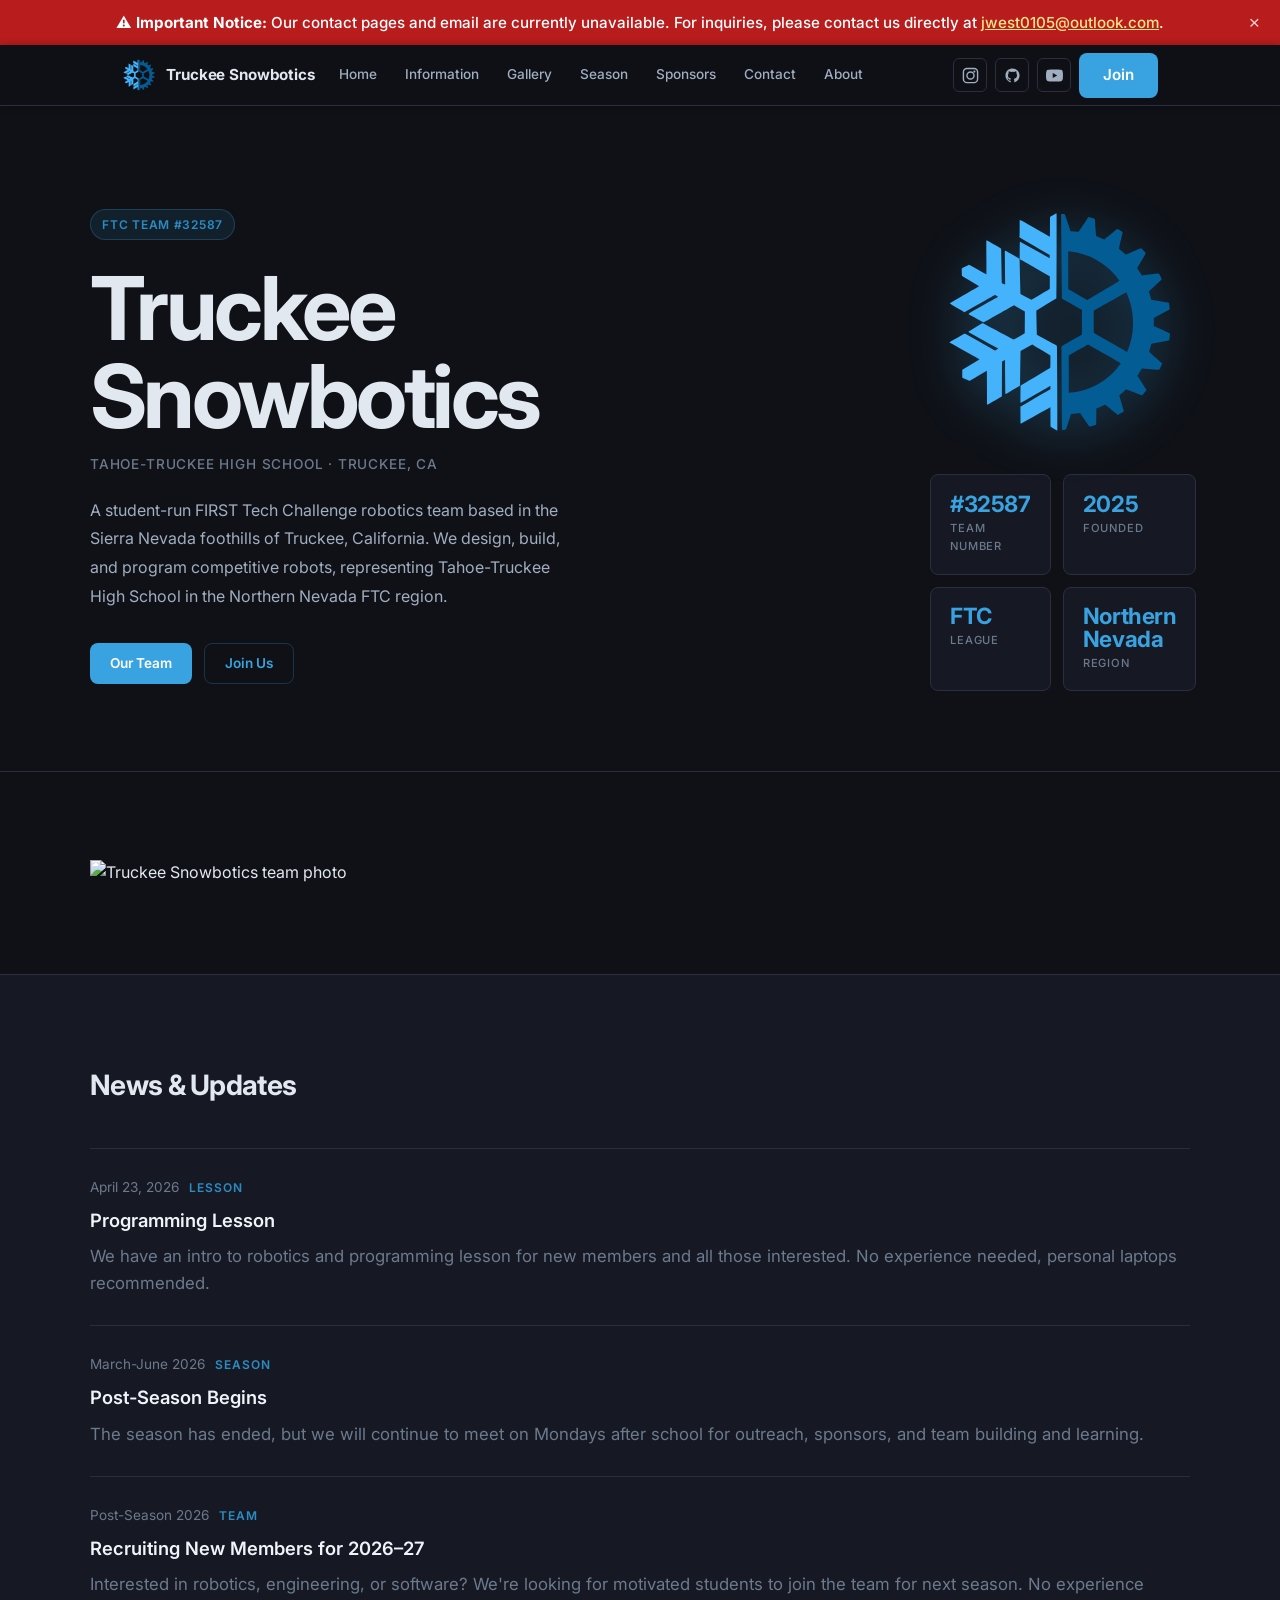
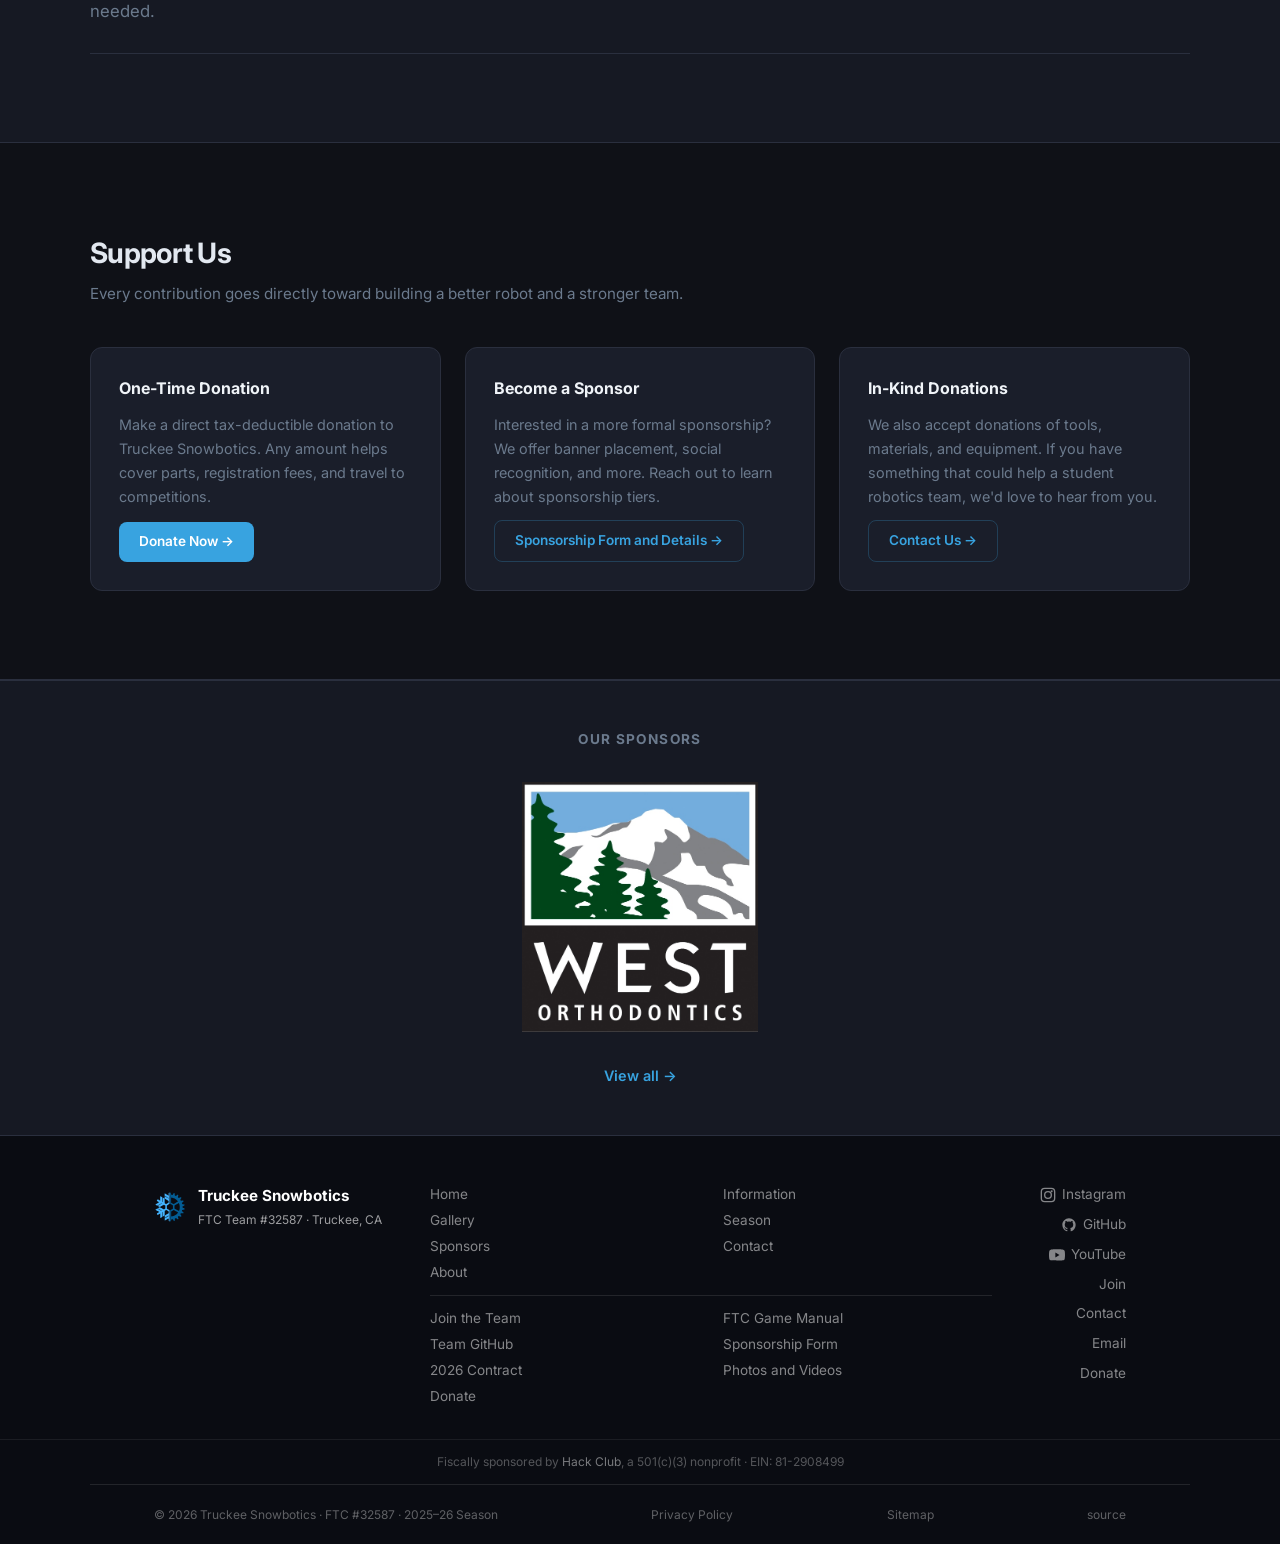
==== commit eb4e5dcf: "added contact banner toggle in case we have email issue, like right now" ====
--- a/index.html
+++ b/index.html
@@ -70,6 +70,12 @@
 </head>
 <body>
 
+  <!-- ── TEMPORARY NOTICE BANNER ──────────────── -->
+  <div id="notice-banner" style="display:none;background:#b91c1c;color:#fff;text-align:center;padding:.75rem 1rem;font-family:Inter,sans-serif;font-size:.95rem;font-weight:500;line-height:1.4;position:relative;">
+    <strong>&#9888; Important Notice:</strong> Our contact pages and email are currently unavailable. For inquiries, please contact us directly at <a data-notice-email href="mailto:example@example.com" style="color:#fde68a;text-decoration:underline;">example@example.com</a>.
+    <button data-notice-close aria-label="Dismiss notice" style="position:absolute;right:.75rem;top:50%;transform:translateY(-50%);background:none;border:none;color:#fff;font-size:1.2rem;line-height:1;cursor:pointer;padding:.25rem .5rem;opacity:.8;">&times;</button>
+  </div>
+
   <!-- ── HEADER ─────────────────────────────── -->
   <header class="site-header" id="top">
     <div class="header-inner">
@@ -181,6 +187,13 @@
       </div>
     </section>
 
+    <!-- ── TEAM PHOTO ────────────────────────── -->
+    <section class="section team-photo-section">
+      <div class="section-inner">
+        <img src="/images/home.avif" alt="Truckee Snowbotics team photo" class="team-photo-img" />
+      </div>
+    </section>
+
     <!-- ── NEWS ─────────────────────────────── -->
     <section class="section section--alt" id="news">
       <div class="section-inner">
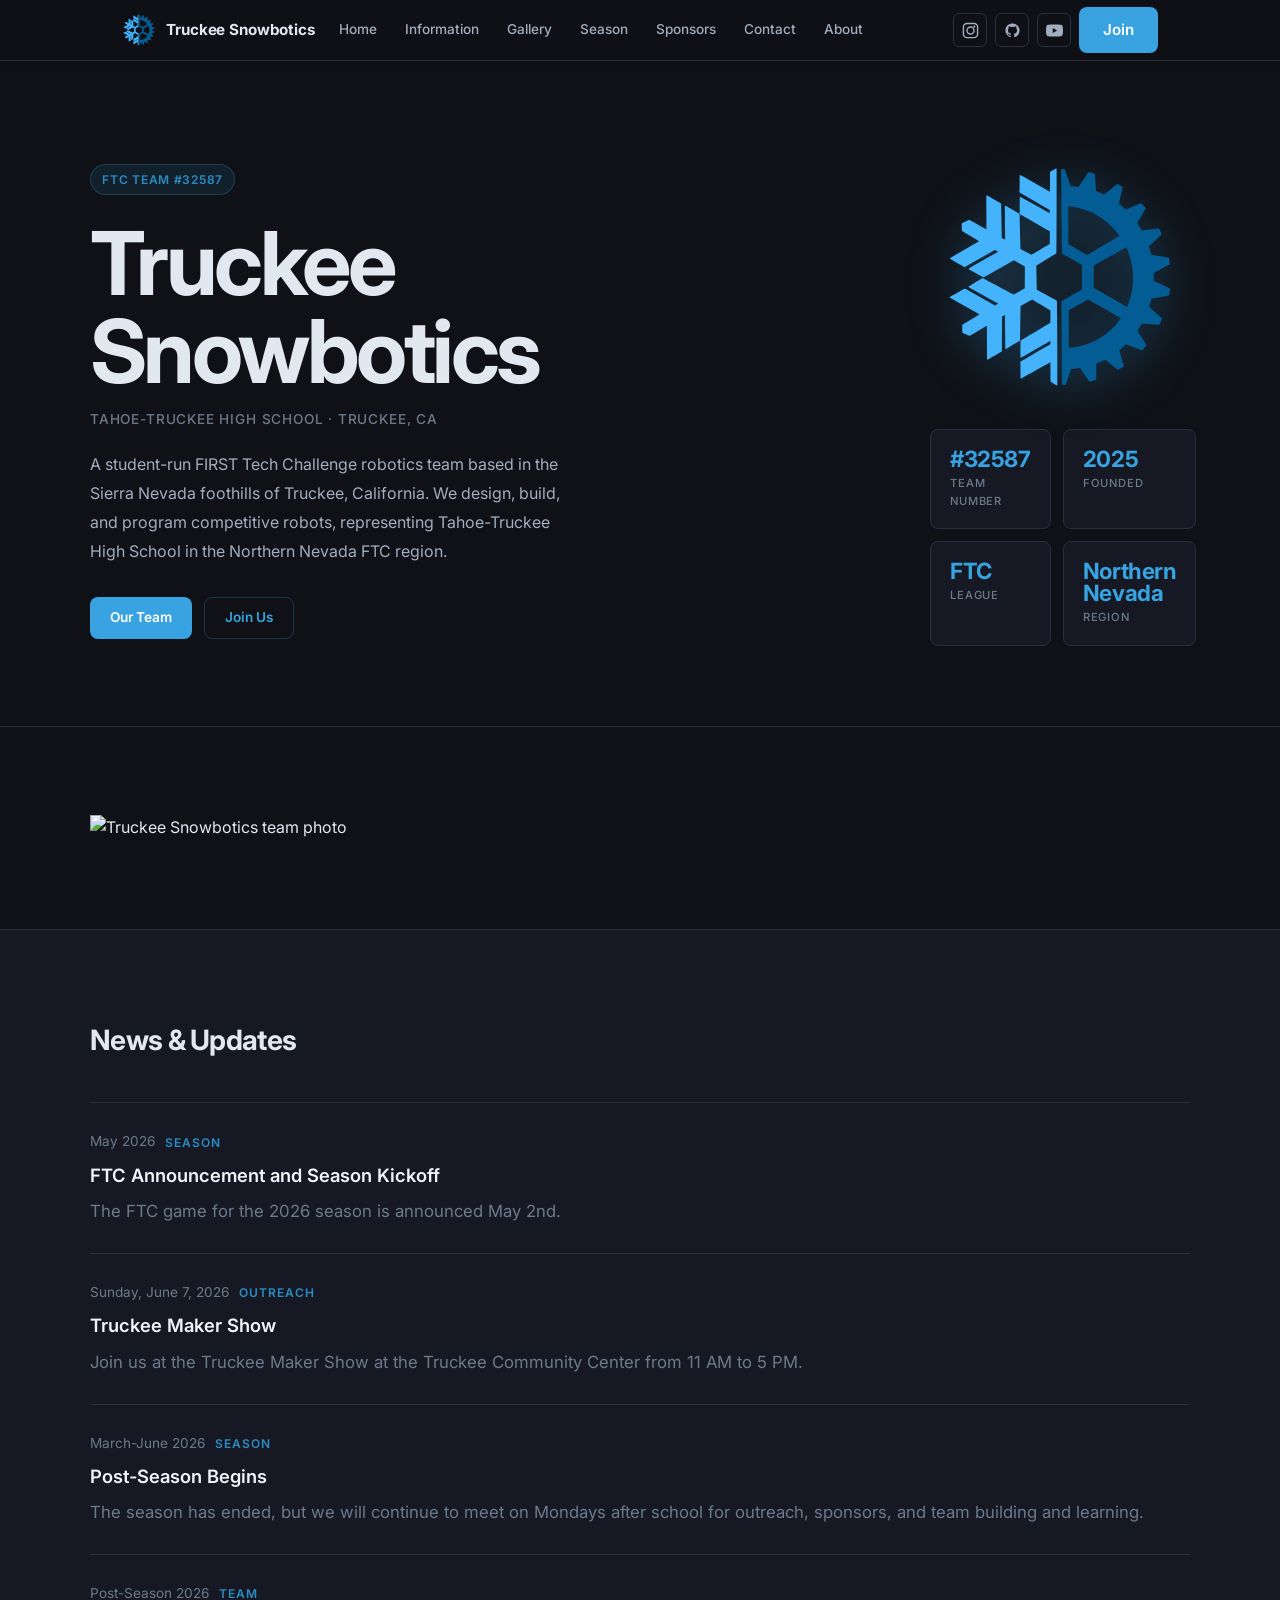
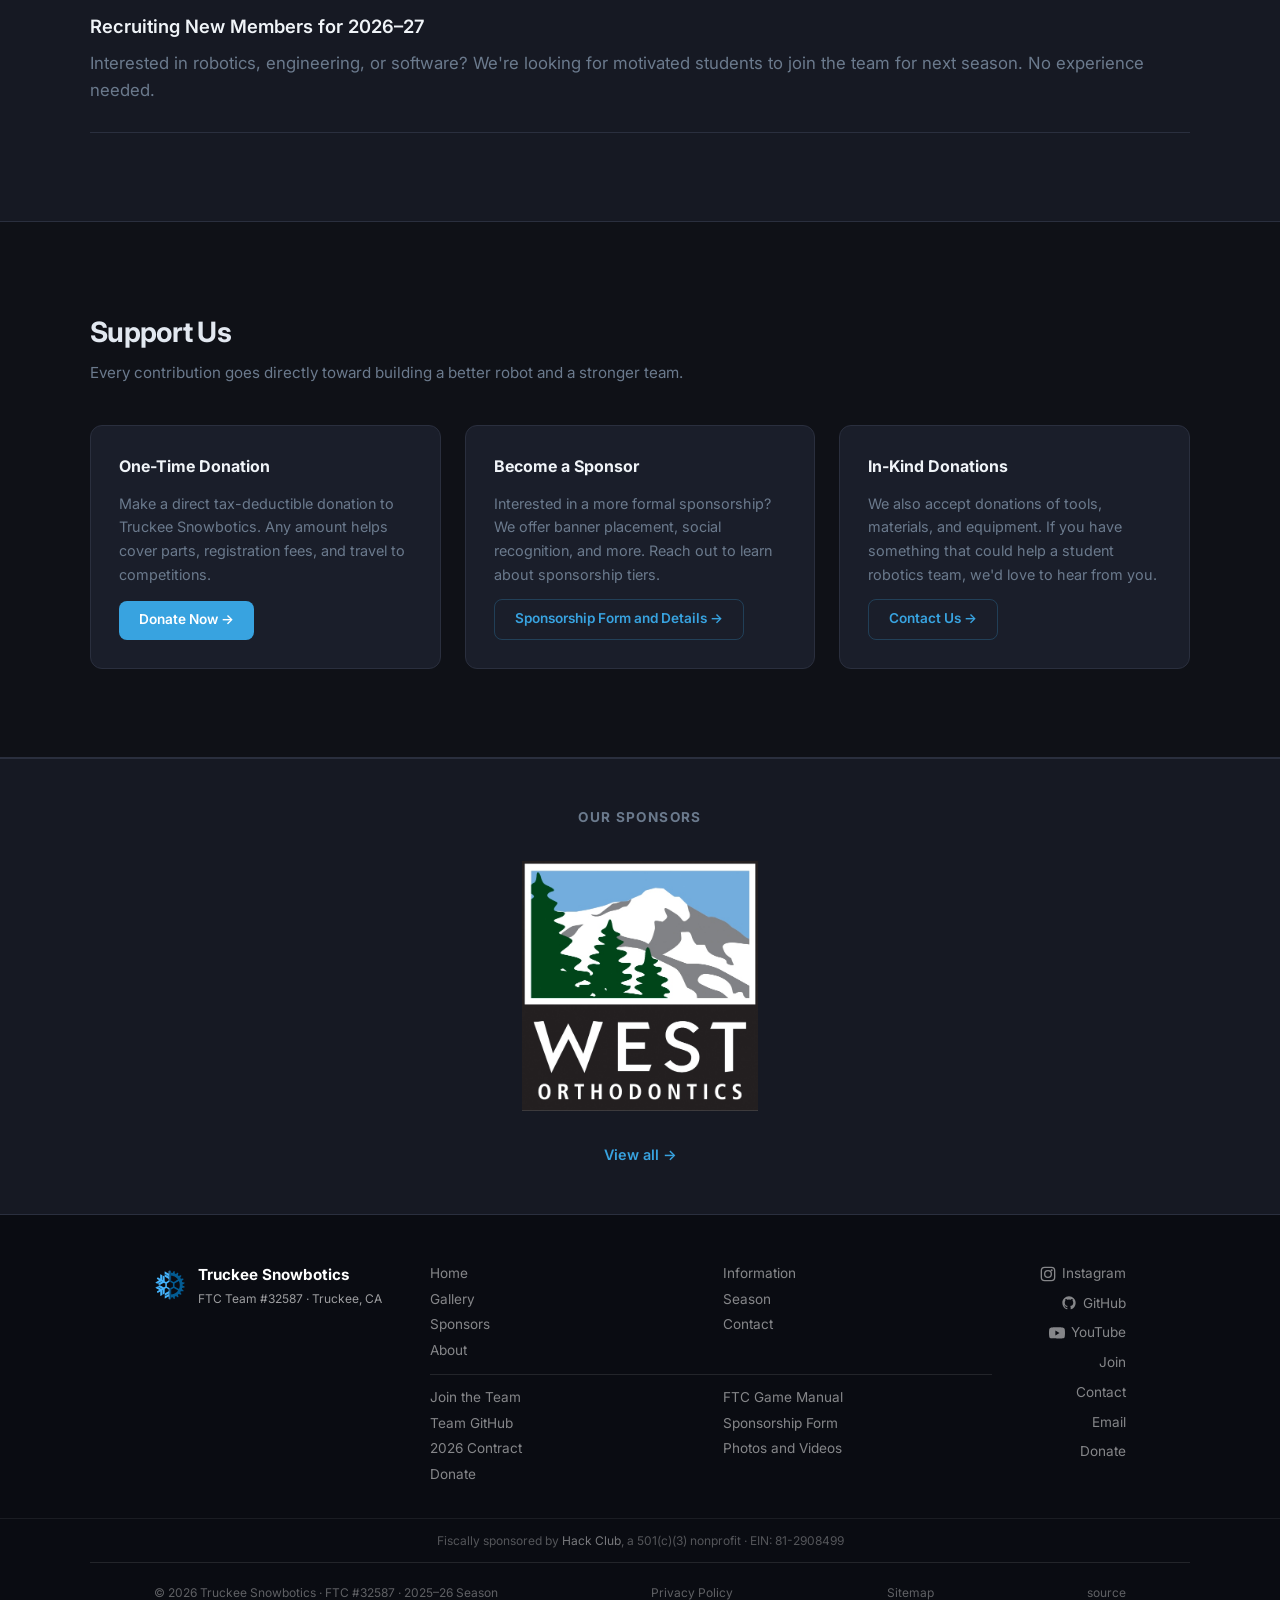
==== commit b01ffc50: "fixed form issue, email outdates, updated news" ====
--- a/index.html
+++ b/index.html
@@ -43,7 +43,7 @@
     "logo": "https://snowbotics.org/images/logo.svg",
     "image": "https://snowbotics.org/images/og-image.png",
     "description": "Truckee Snowbotics is FTC Team #32587, a student-run FIRST Tech Challenge robotics team from Tahoe-Truckee High School in Truckee, California.",
-    "email": "ths@snowbotics.org",
+    "email": "contact@snowbotics.org",
     "location": {
       "@type": "Place",
       "name": "Tahoe-Truckee High School",
@@ -287,7 +287,7 @@
         </a>
         <a href="https://forms.gle/wmb4EVvQHGe2SRt96">Join</a>
         <a href="/contact/">Contact</a>
-        <a href="mailto:ths@snowbotics.org">Email</a>
+        <a href="mailto:contact@snowbotics.org">Email</a>
         <a href="#" data-link-key="donate" target="_blank" rel="noopener">Donate</a>
       </div>
 
